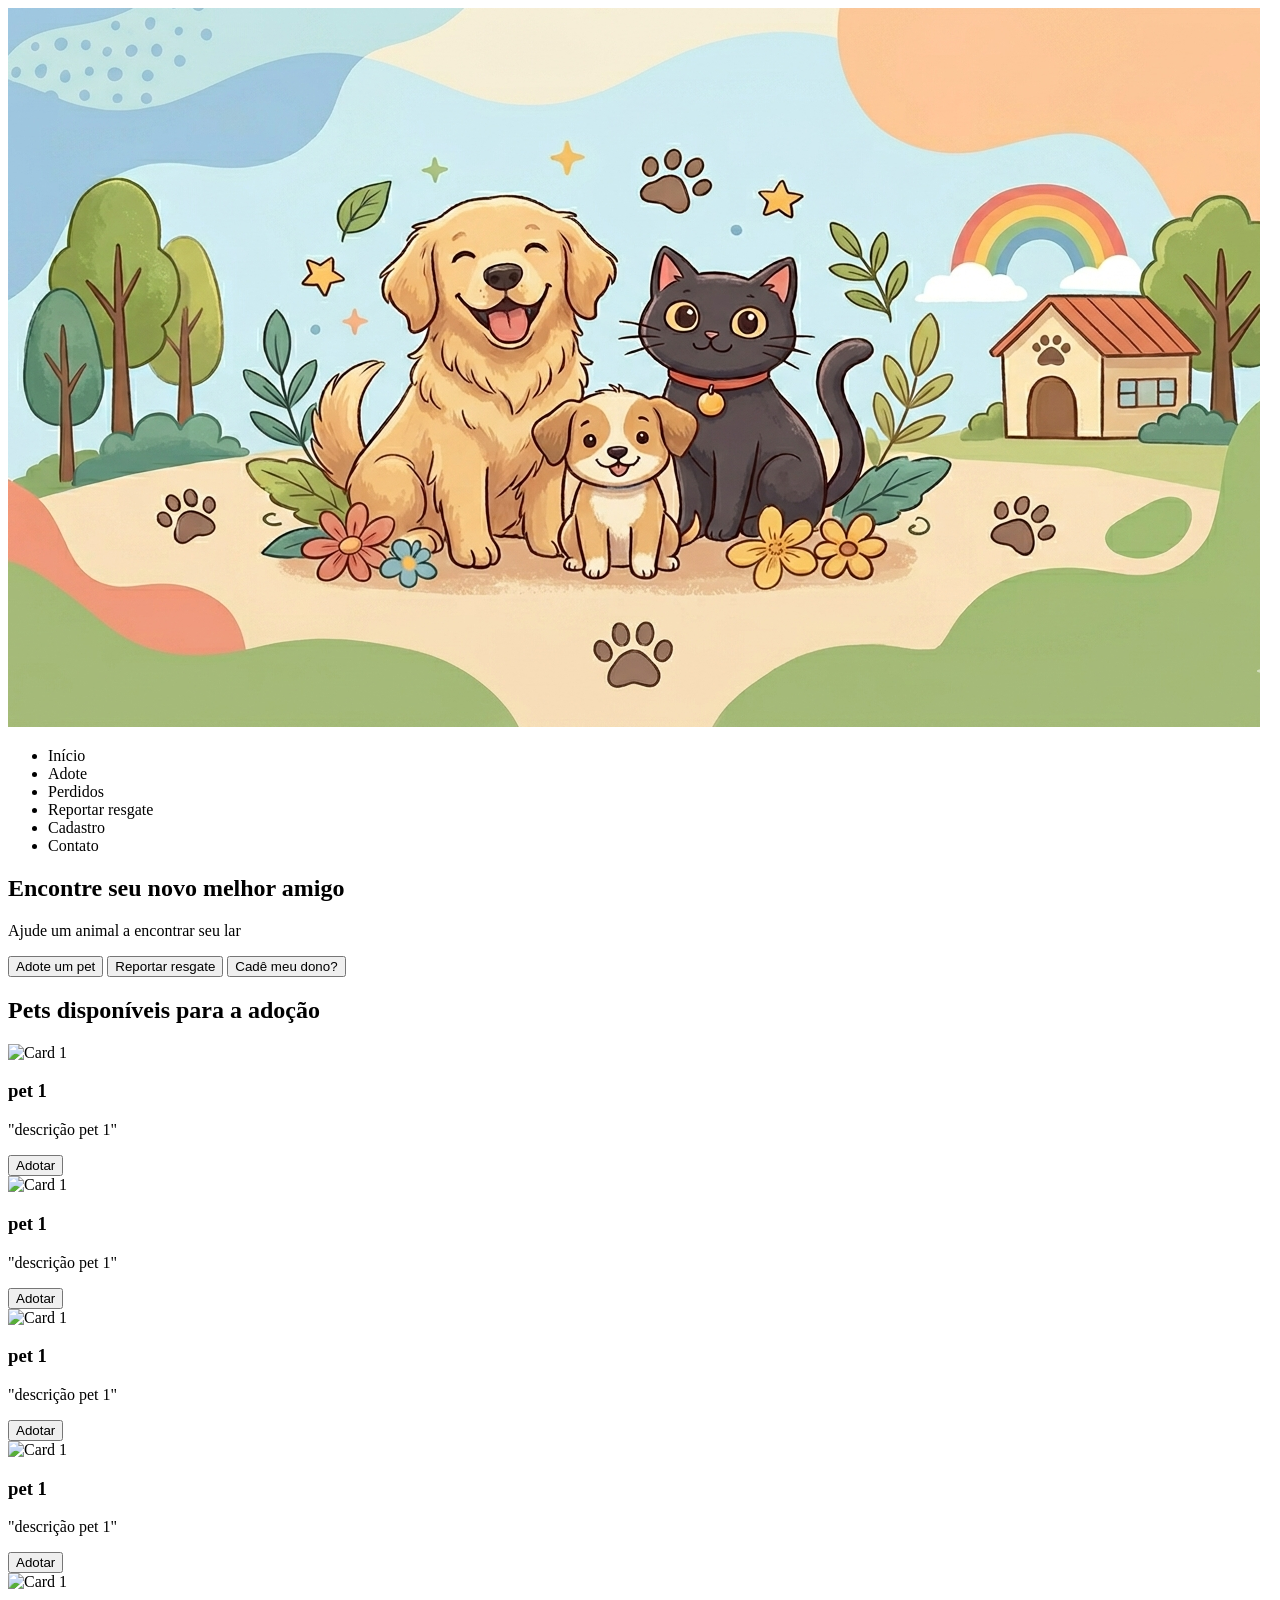
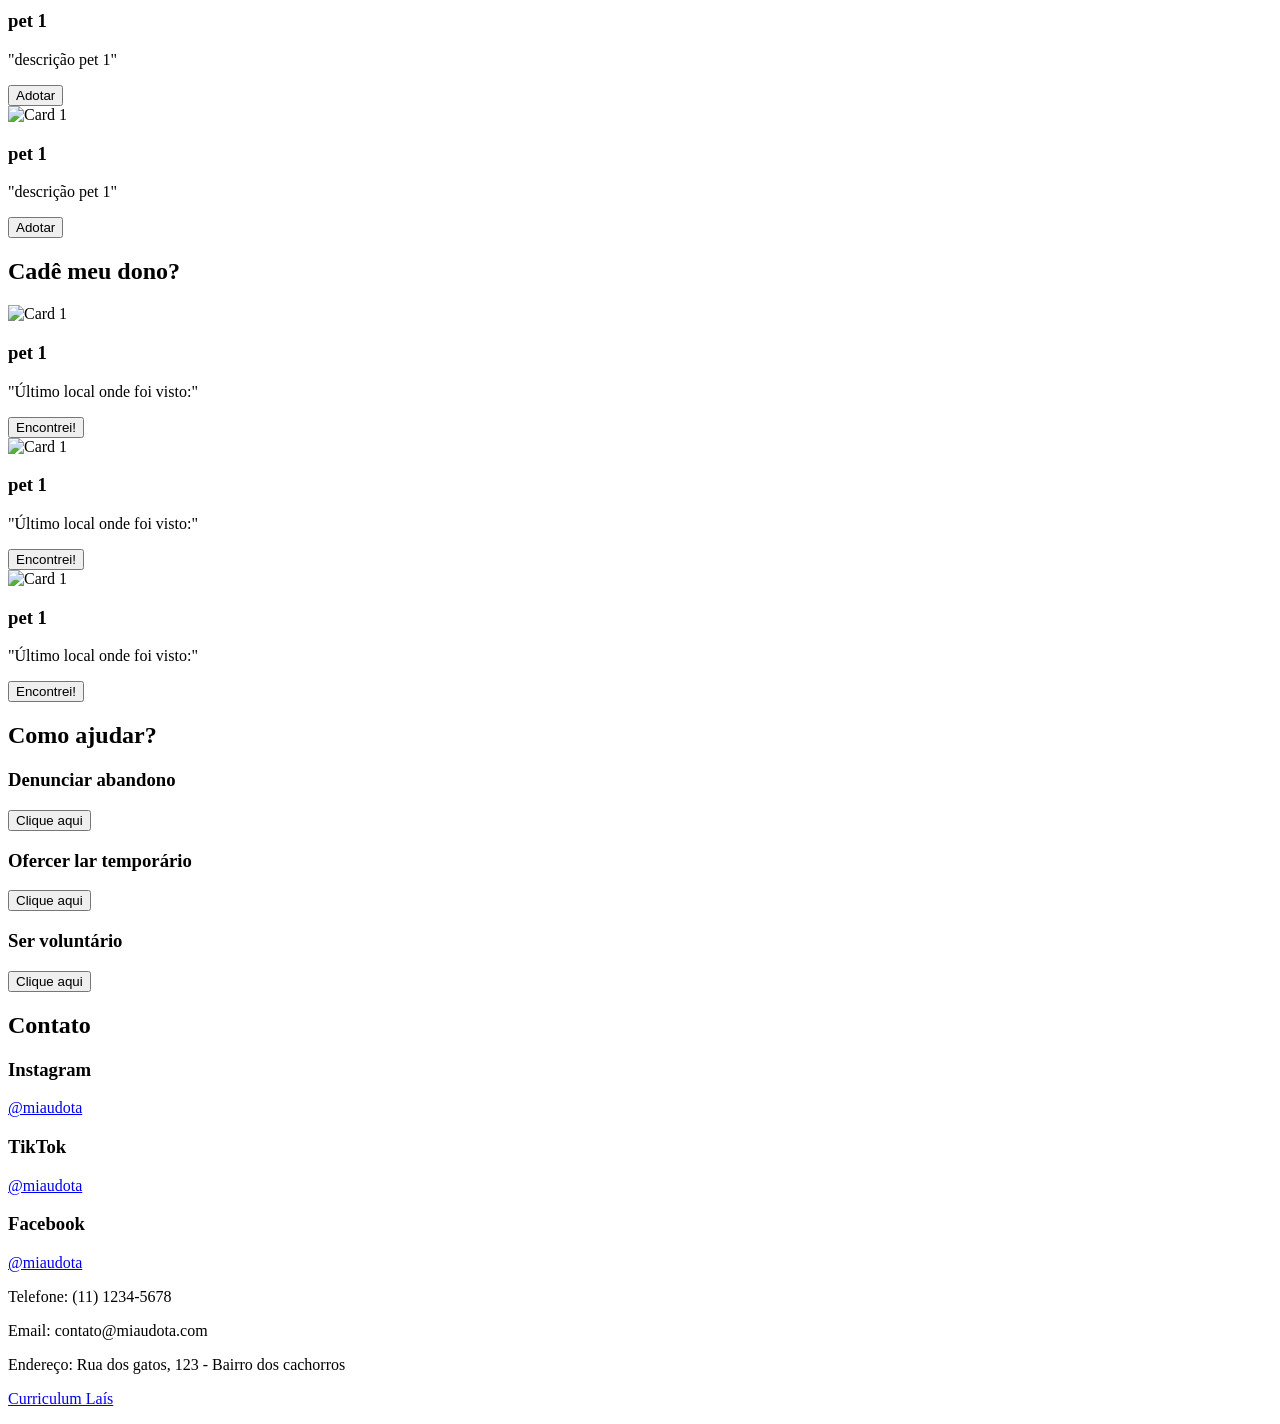
==== index.html @ f5a6daf2 "commit inicial" ====
<!DOCTYPE html>
<html lang="pt-br">
<head>
    <meta charset="UTF-8">
    <meta name="viewport" content="width=device-width, initial-scale=1.0">
    <title>Miaudota</title>
</head>
<body>
<!--cabeçalho/menu-->
  <header>
    <img src="imagens/header.png" alt="Miaudota">
    <nav>
      <ul>
        <li>Início</li>
        <li>Adote</li>
        <li>Perdidos</li>
        <li>Reportar resgate</li>
        <li>Cadastro</li>
        <li>Contato</li>
     </ul>
    </nav>
  </header>
<!--Seção 1-->
  <section>
    <h2>Encontre seu novo melhor amigo</h2>
    <div>
      <p>Ajude um animal a encontrar seu lar</p>
      <div>
        <button>Adote um pet</button>
        <button>Reportar resgate</button>
        <button>Cadê meu dono?</button>
      </div>
    </div>
  </section>
<!--Seção 2-->
  <section>
    <h2>Pets disponíveis para a adoção</h2>
    <div class="divCards">
      <div class="card">
        <img src="imagens/card1.png" alt="Card 1">
        <h3>pet 1</h3>
        <p>"descrição pet 1"</p>
        <button>Adotar</button>
      </div>
      <div class="card">
        <img src="imagens/card1.png" alt="Card 1">
        <h3>pet 1</h3>
        <p>"descrição pet 1"</p>
        <button>Adotar</button>
      </div>
      <div class="card">
        <img src="imagens/card1.png" alt="Card 1">
        <h3>pet 1</h3>
        <p>"descrição pet 1"</p>
        <button>Adotar</button>
      </div>
      <div class="card">
        <img src="imagens/card1.png" alt="Card 1">
        <h3>pet 1</h3>
        <p>"descrição pet 1"</p>
        <button>Adotar</button>
      </div>
      <div class="card">
        <img src="imagens/card1.png" alt="Card 1">
        <h3>pet 1</h3>
        <p>"descrição pet 1"</p>
        <button>Adotar</button>
      </div>
      <div class="card">
        <img src="imagens/card1.png" alt="Card 1">
        <h3>pet 1</h3>
        <p>"descrição pet 1"</p>
        <button>Adotar</button>
      </div>
    </div>
  </section>
<!--Seção 3-->
  <section>
    <h2>Cadê meu dono?</h2>
    <div class="divCards">
      <div class="card">
        <img src="imagens/card1.png" alt="Card 1">
        <h3>pet 1</h3>
        <p>"Último local onde foi visto:"</p>
        <button>Encontrei!</button>
      </div>
      <div class="card">
        <img src="imagens/card1.png" alt="Card 1">
        <h3>pet 1</h3>
        <p>"Último local onde foi visto:"</p>
        <button>Encontrei!</button>
      </div>
      <div class="card">
        <img src="imagens/card1.png" alt="Card 1">
        <h3>pet 1</h3>
        <p>"Último local onde foi visto:"</p>
        <button>Encontrei!</button>
      </div>
    </div>
  </section>
  <!--seção 4-->
  <section>
    <h2>Como ajudar?</h2>
    <div class="divCards">
      <div class="card">
        <h3>Denunciar abandono</h3>
        <button>Clique aqui</button>
      </div>
      <div class="card">
        <h3>Ofercer lar temporário</h3>
        <button>Clique aqui</button>
      </div>
      <div class="card">
        <h3>Ser voluntário</h3>
        <button>Clique aqui</button>
      </div>
    </div>
  </section>
  <section>
    <h2>Contato</h2>
    <div class="divCards">
      <div class="card">
        <h3>Instagram</h3>
        <p><a href="https://www.instagram.com" target="_blank">@miaudota</a></p>
      </div>
      <div class="card">
        <h3>TikTok</h3>
        <p><a href="https://www.tiktok.com" target="_blank">@miaudota</a></p>
      </div>
      <div class="card">
        <h3>Facebook</h3>
        <p><a href="https://www.facebook.com" target="_blank">@miaudota</a></p>
      </div>
    </div>
    <p>Telefone: (11) 1234-5678</p>
    <p>Email: contato@miaudota.com</p>
    <p>Endereço: Rua dos gatos, 123 - Bairro dos cachorros</p>
  </section>
  <footer>
    <p><a href="https://rochalais.github.io/front_end/" target="_blank">Curriculum Laís</a></p>
  </footer>
</body>
</html>
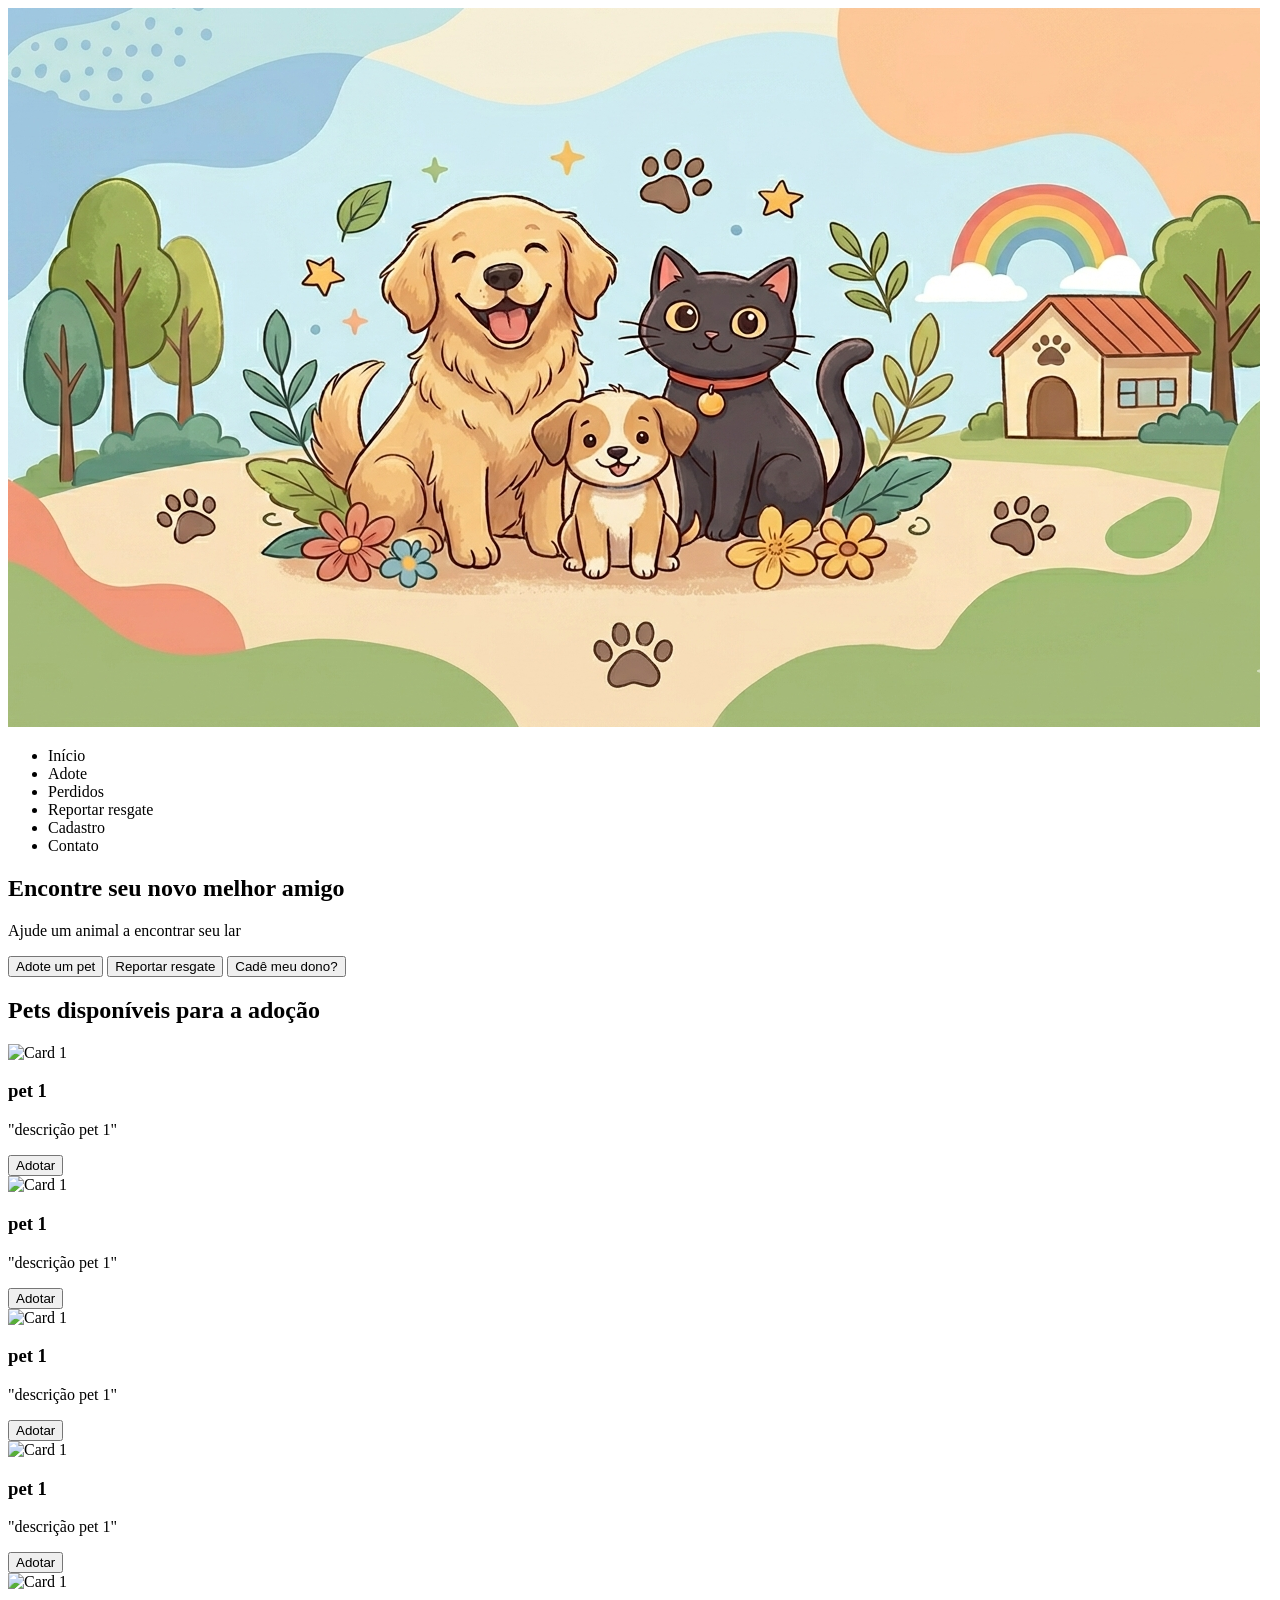
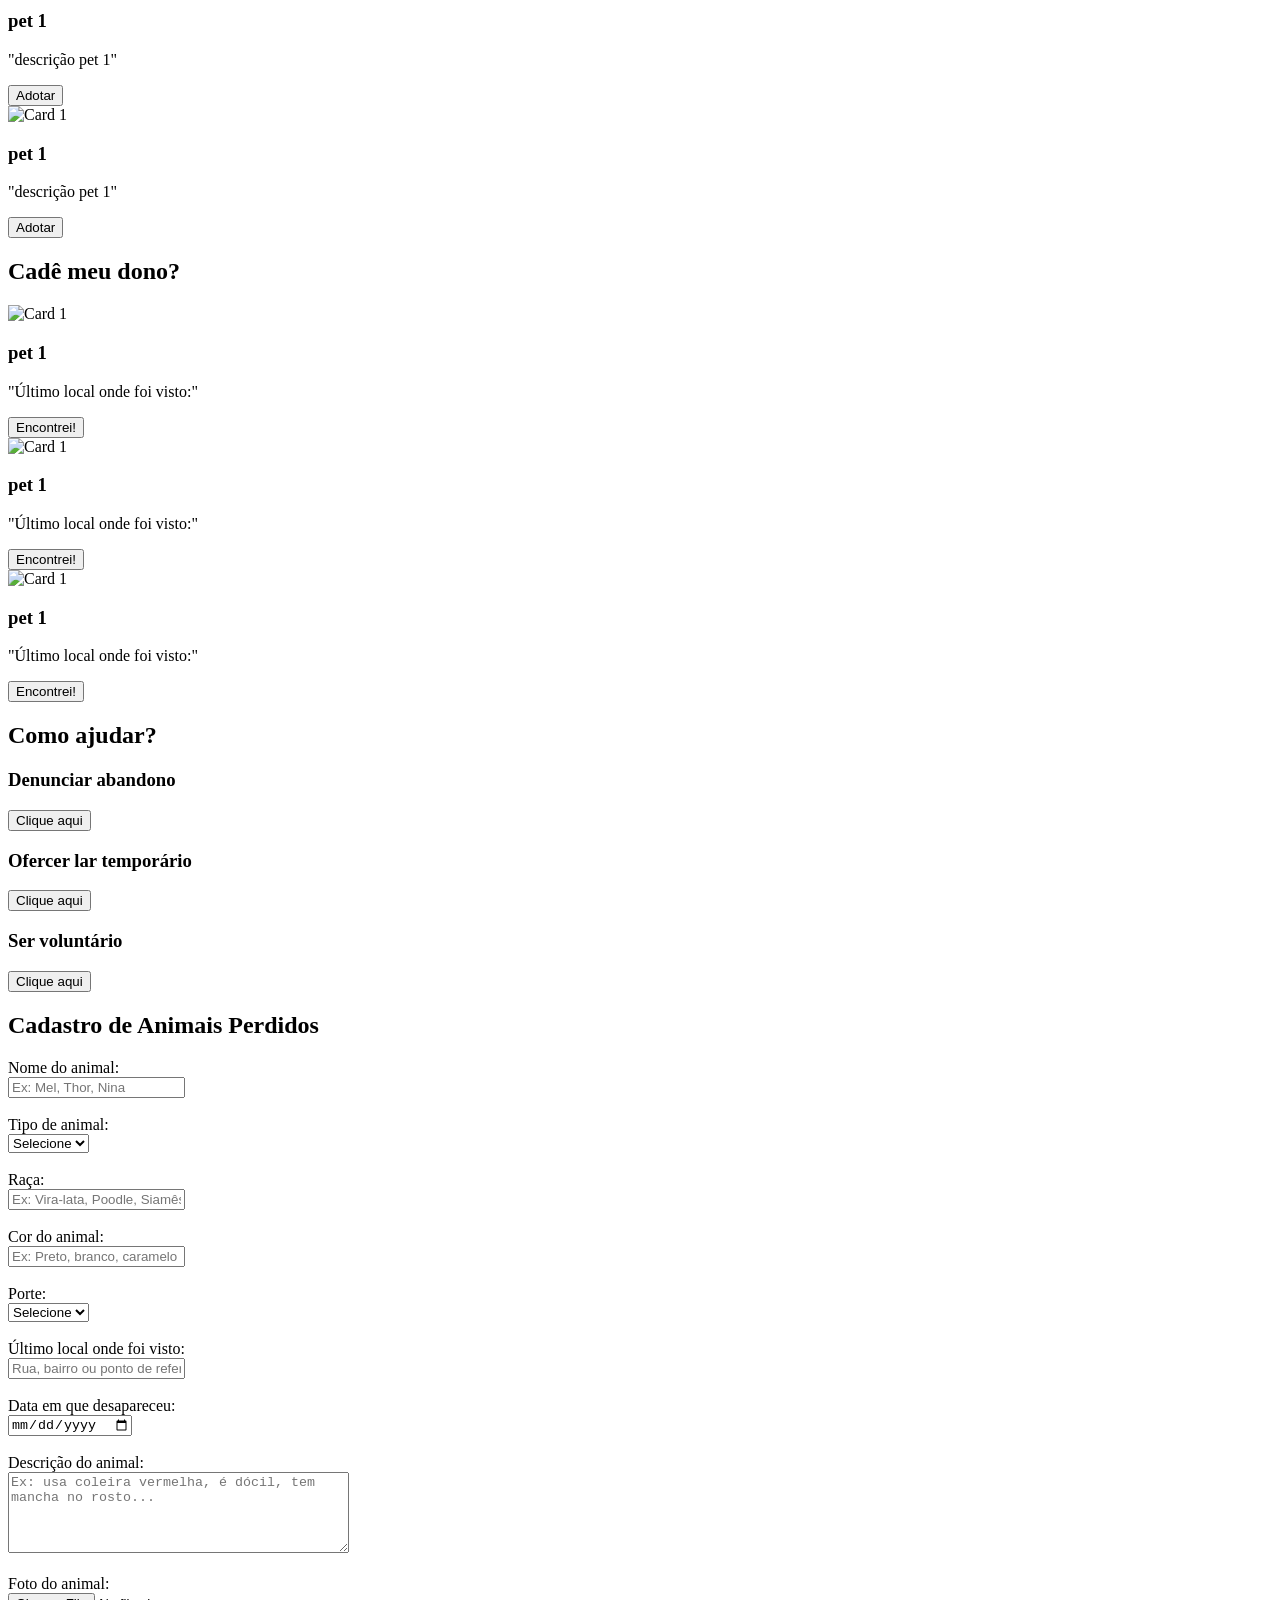
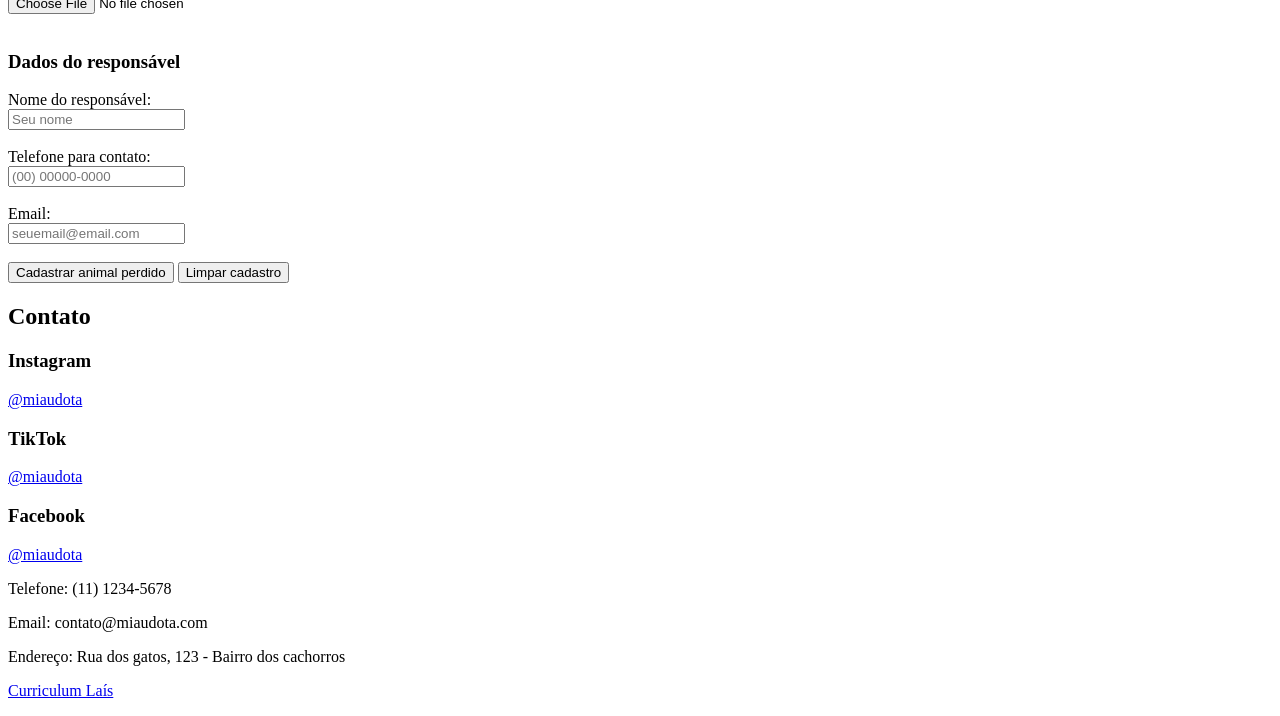
==== commit b05c8005: "Update index.html" ====
--- a/index.html
+++ b/index.html
@@ -116,6 +116,87 @@
       </div>
     </div>
   </section>
+    <!-- Seção Cadastro de Animais Perdidos -->
+<section>
+  <h2>Cadastro de Animais Perdidos</h2>
+  <form>
+    <div>
+      <label for="nomeAnimal">Nome do animal:</label><br>
+      <input type="text" id="nomeAnimal" name="nomeAnimal" placeholder="Ex: Mel, Thor, Nina">
+    </div>
+    <br>
+    <div>
+      <label for="tipoAnimal">Tipo de animal:</label><br>
+      <select id="tipoAnimal" name="tipoAnimal">
+        <option value="">Selecione</option>
+        <option value="cachorro">Cachorro</option>
+        <option value="gato">Gato</option>
+        <option value="outro">Outro</option>
+      </select>
+    </div>
+    <br>
+    <div>
+      <label for="raca">Raça:</label><br>
+      <input type="text" id="raca" name="raca" placeholder="Ex: Vira-lata, Poodle, Siamês">
+    </div>
+    <br>
+    <div>
+      <label for="cor">Cor do animal:</label><br>
+      <input type="text" id="cor" name="cor" placeholder="Ex: Preto, branco, caramelo">
+    </div>
+    <br>
+    <div>
+      <label for="porte">Porte:</label><br>
+      <select id="porte" name="porte">
+        <option value="">Selecione</option>
+        <option value="pequeno">Pequeno</option>
+        <option value="medio">Médio</option>
+        <option value="grande">Grande</option>
+      </select>
+    </div>
+    <br>
+    <div>
+      <label for="localPerdido">Último local onde foi visto:</label><br>
+      <input type="text" id="localPerdido" name="localPerdido" placeholder="Rua, bairro ou ponto de referência">
+    </div>
+    <br>
+    <div>
+      <label for="dataPerdido">Data em que desapareceu:</label><br>
+      <input type="date" id="dataPerdido" name="dataPerdido">
+    </div>
+    <br>
+    <div>
+      <label for="descricao">Descrição do animal:</label><br>
+      <textarea id="descricao" name="descricao" rows="5" cols="40" placeholder="Ex: usa coleira vermelha, é dócil, tem mancha no rosto..."></textarea>
+    </div>
+    <br>
+    <div>
+      <label for="fotoAnimal">Foto do animal:</label><br>
+      <input type="file" id="fotoAnimal" name="fotoAnimal">
+    </div>
+    <br>
+    <h3>Dados do responsável</h3>
+    <div>
+      <label for="nomeResponsavel">Nome do responsável:</label><br>
+      <input type="text" id="nomeResponsavel" name="nomeResponsavel" placeholder="Seu nome">
+    </div>
+
+    <br>
+    <div>
+      <label for="telefone">Telefone para contato:</label><br>
+      <input type="tel" id="telefone" name="telefone" placeholder="(00) 00000-0000">
+    </div>
+    <br>
+    <div>
+      <label for="email">Email:</label><br>
+      <input type="email" id="email" name="email" placeholder="seuemail@email.com">
+    </div>
+    <br>
+    <button type="submit">Cadastrar animal perdido</button>
+    <button type="reset">Limpar cadastro</button>
+  </form>
+</section>
+    
   <section>
     <h2>Contato</h2>
     <div class="divCards">
@@ -140,4 +221,4 @@
     <p><a href="https://rochalais.github.io/front_end/" target="_blank">Curriculum Laís</a></p>
   </footer>
 </body>
-</html>+</html>
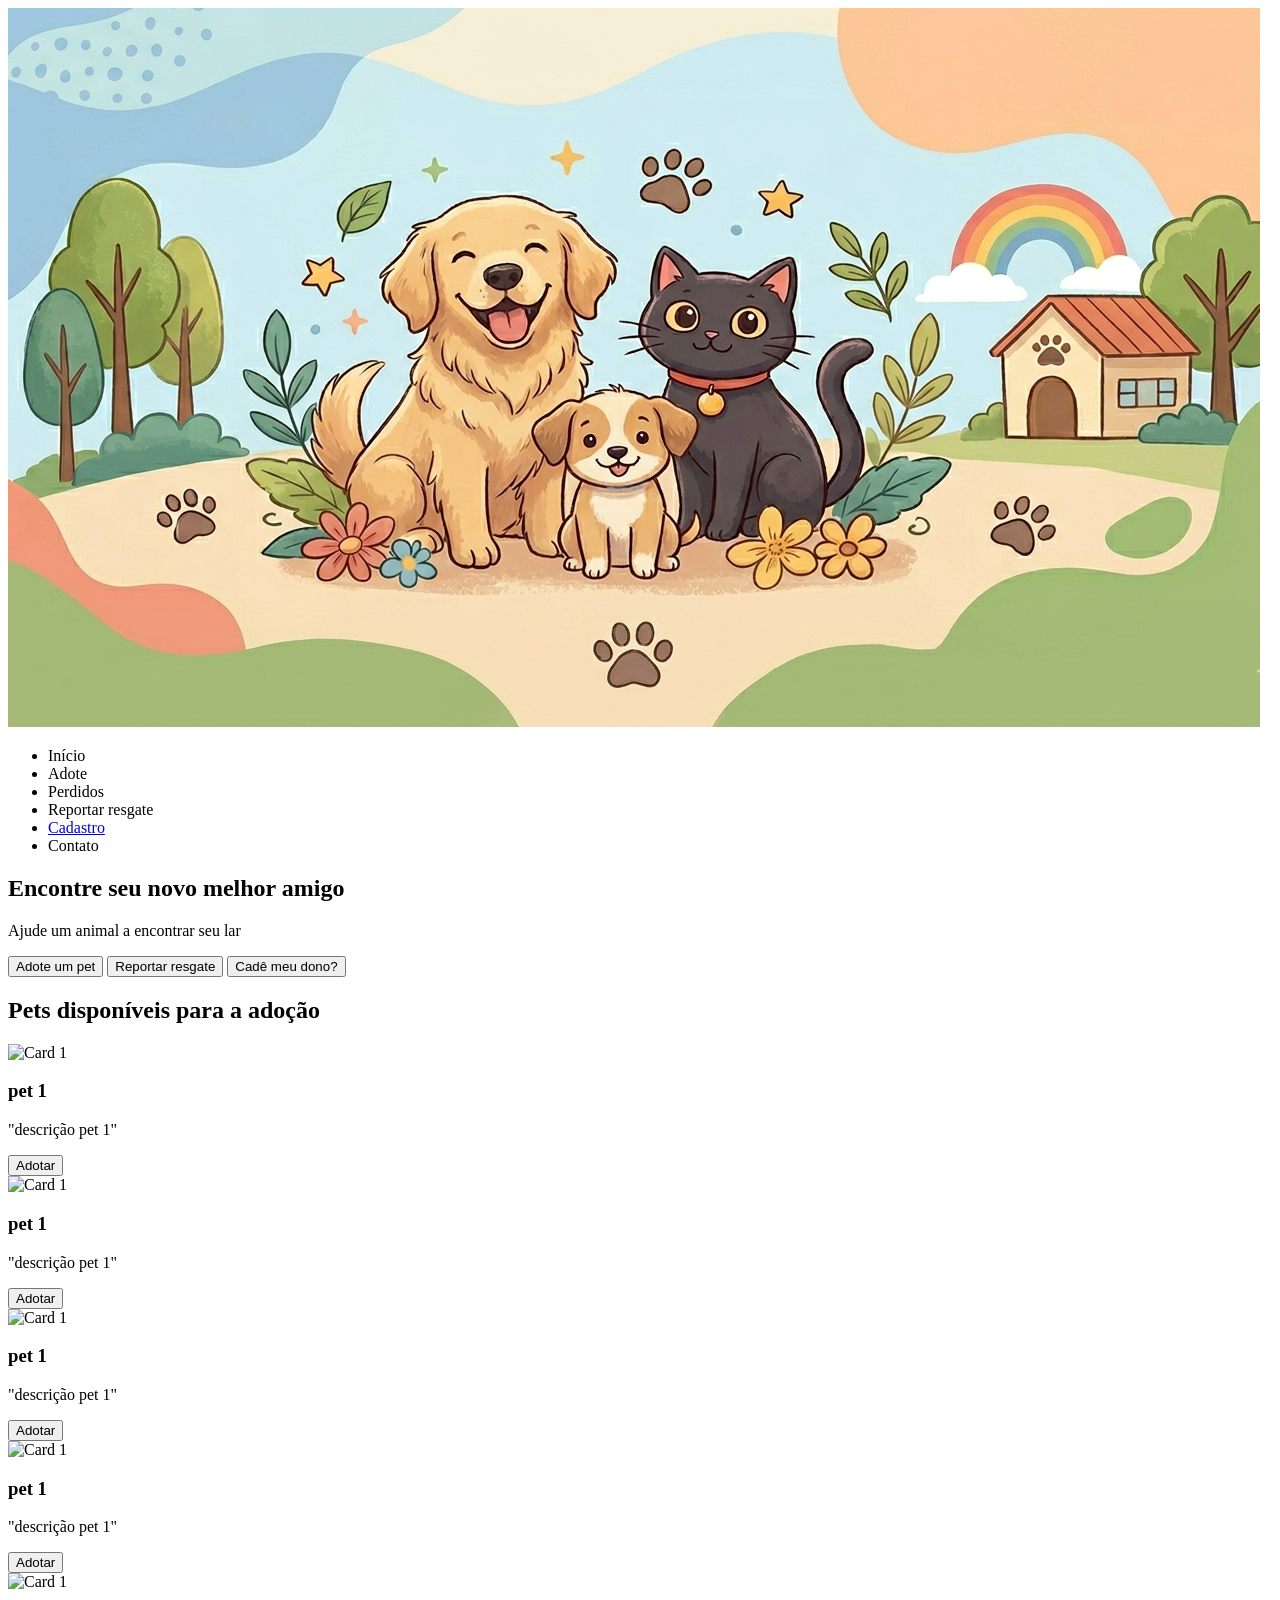
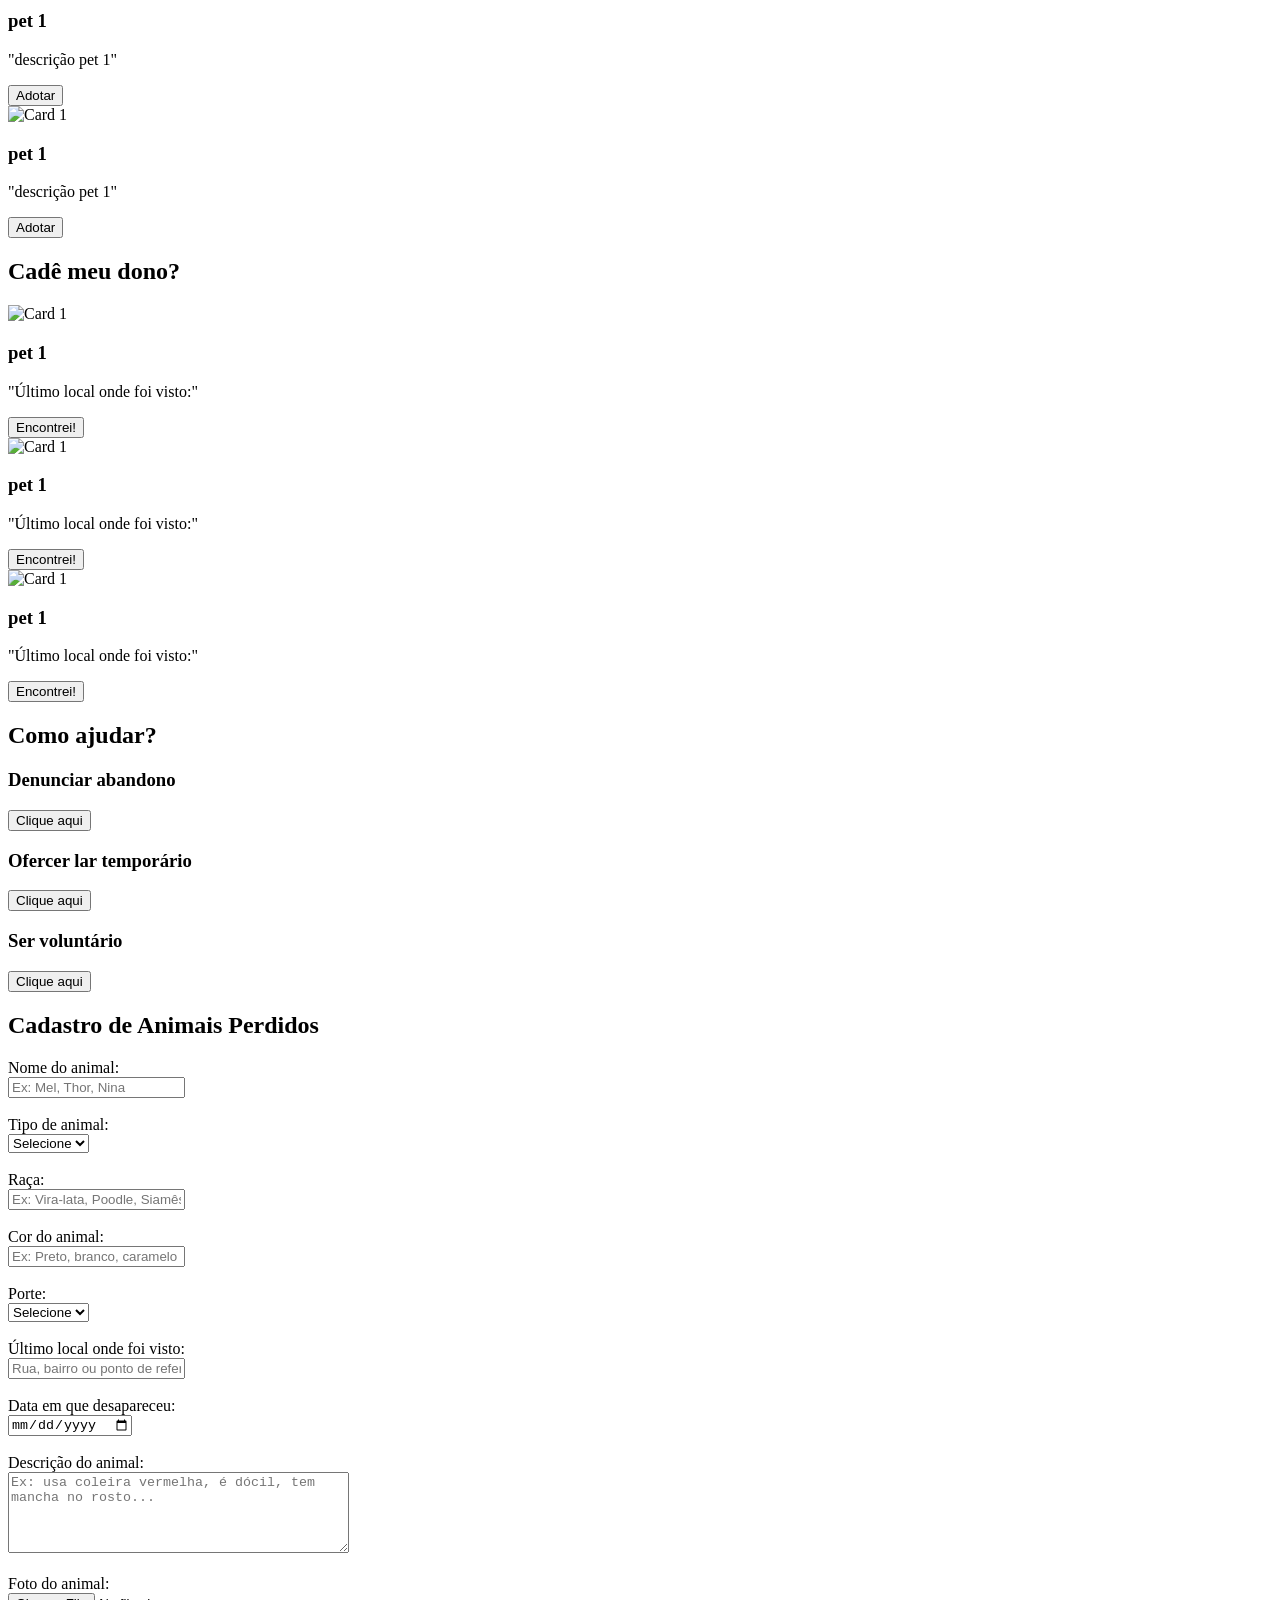
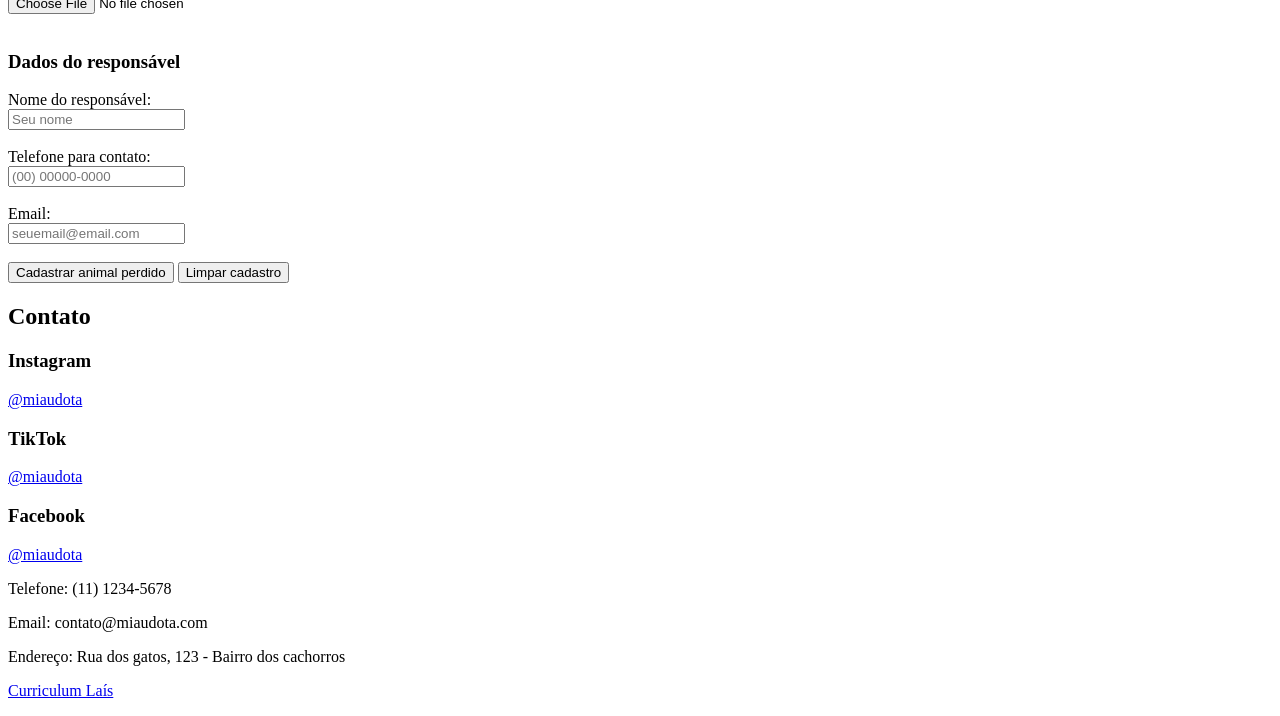
==== commit 947e31ec: "Update index.html" ====
--- a/index.html
+++ b/index.html
@@ -15,7 +15,7 @@
         <li>Adote</li>
         <li>Perdidos</li>
         <li>Reportar resgate</li>
-        <li>Cadastro</li>
+        <li><a href="#cadastroAnimal">Cadastro</a></li>
         <li>Contato</li>
      </ul>
     </nav>
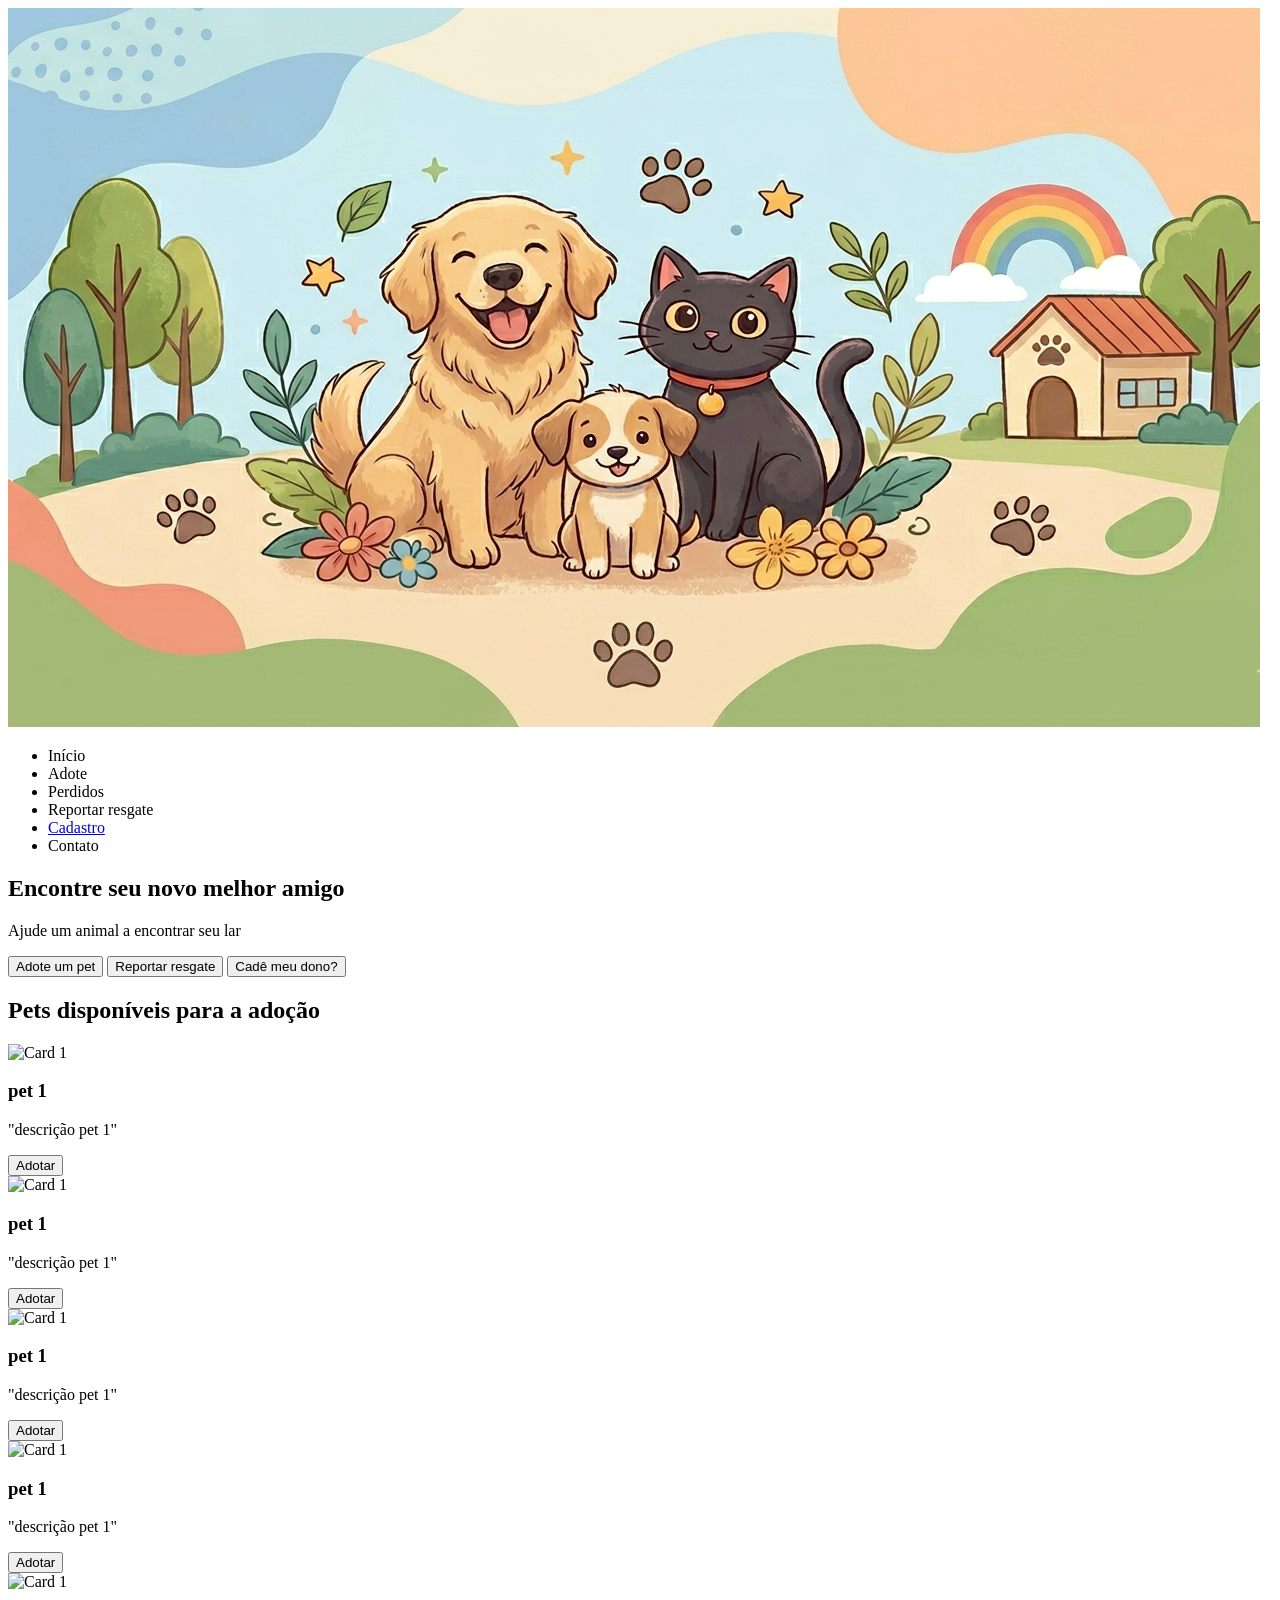
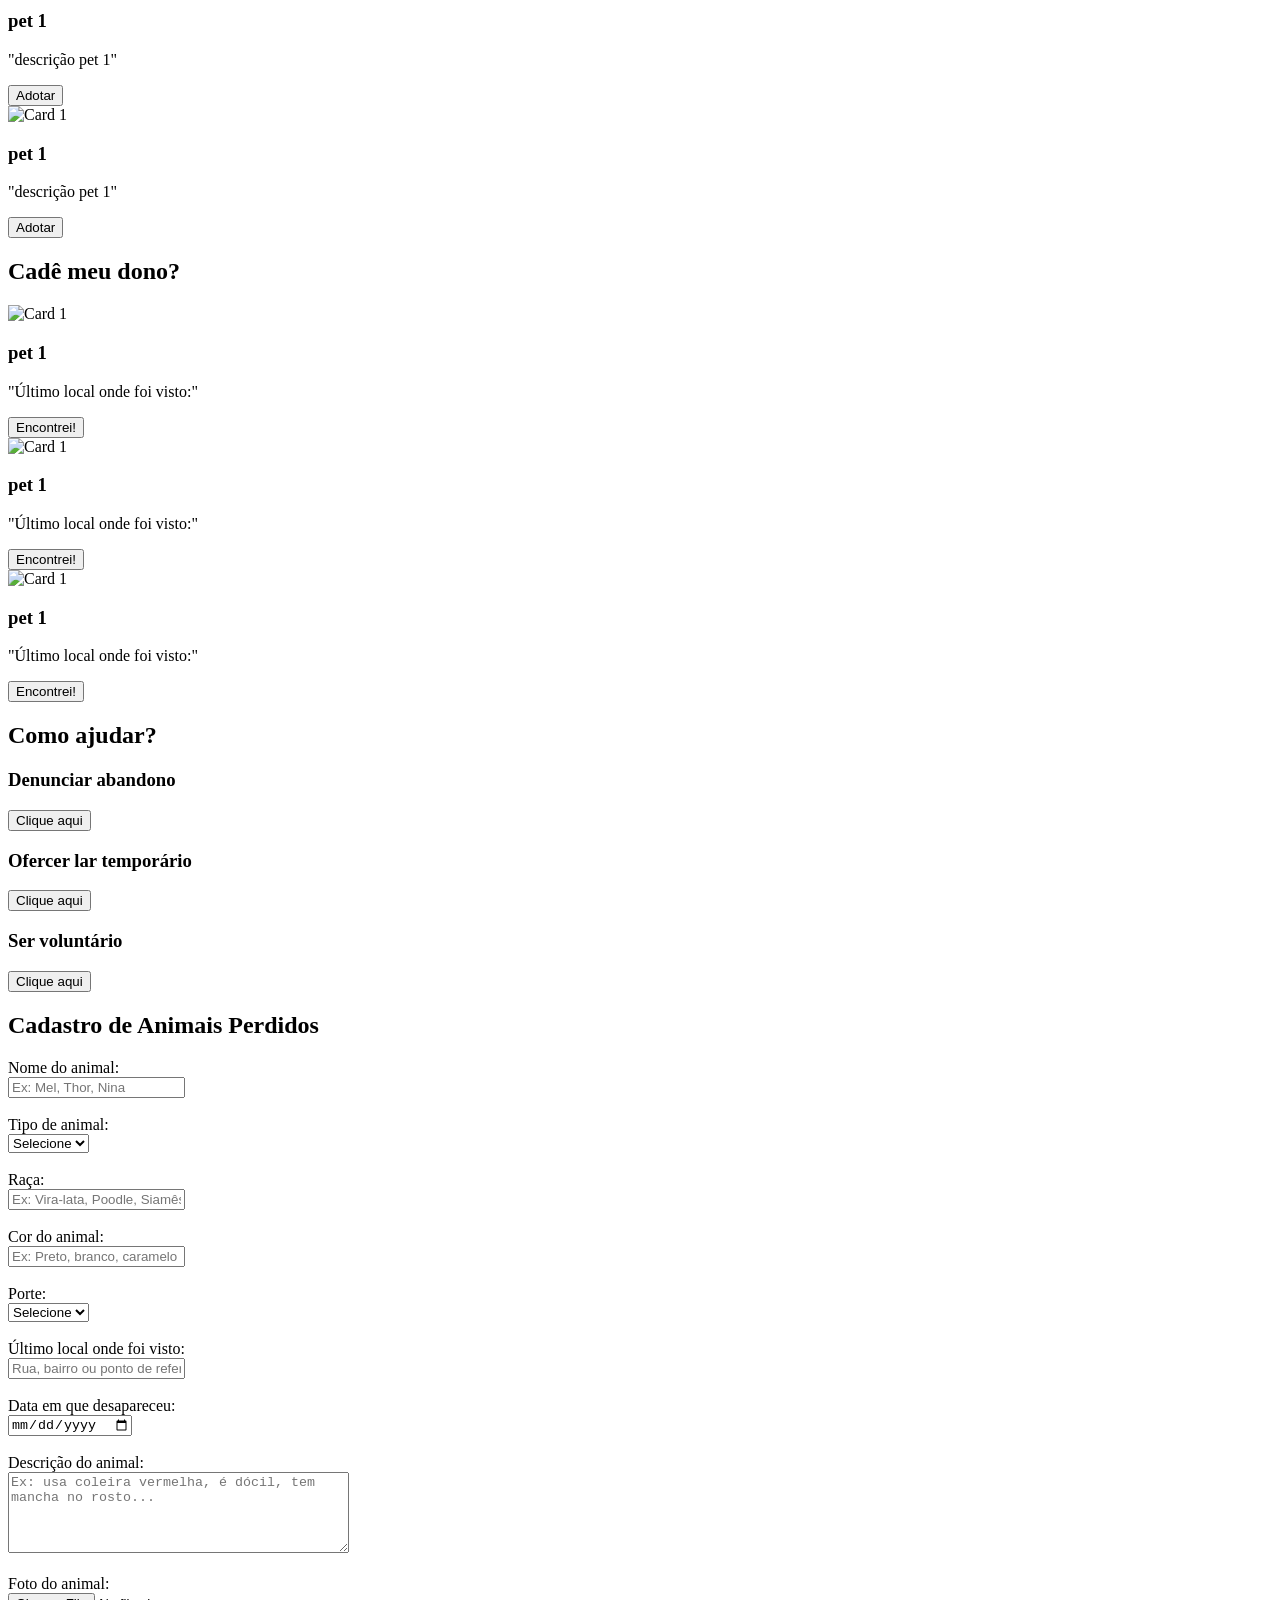
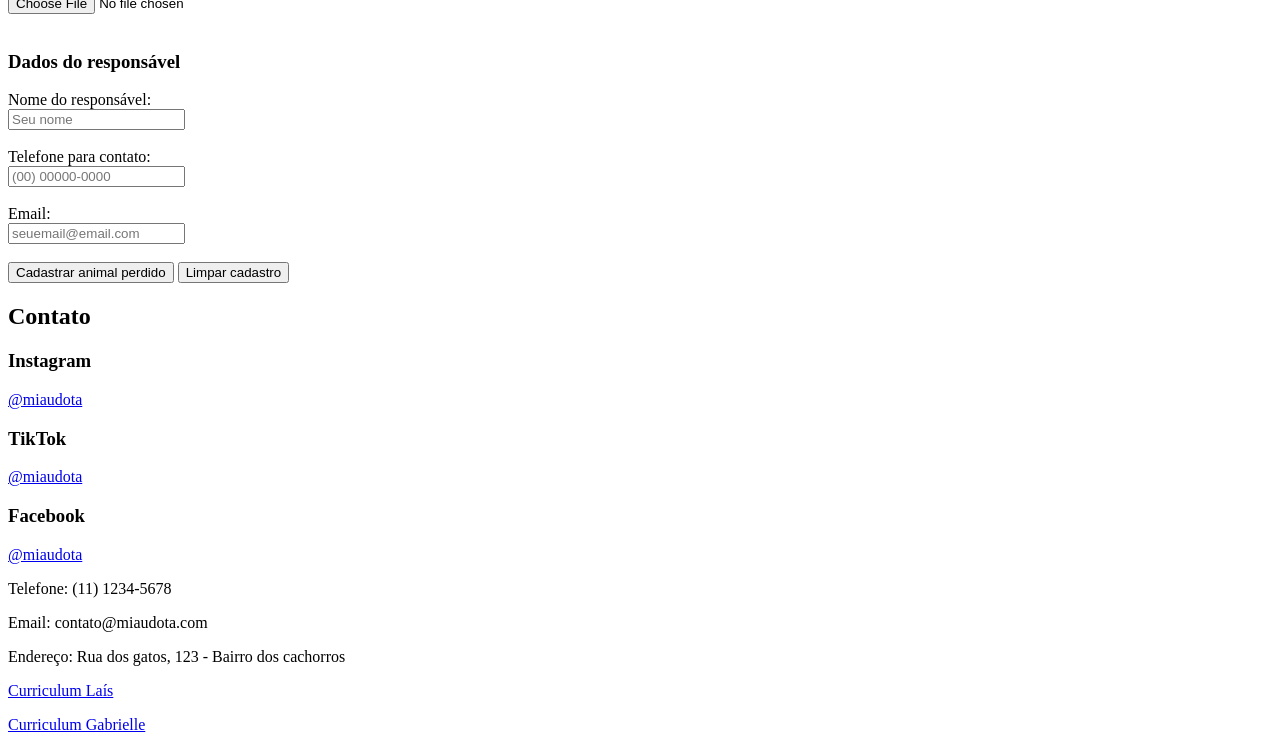
==== commit cc9bfc47: "Update index.html" ====
--- a/index.html
+++ b/index.html
@@ -219,6 +219,7 @@
   </section>
   <footer>
     <p><a href="https://rochalais.github.io/front_end/" target="_blank">Curriculum Laís</a></p>
+    <p><a href="https://brieossa-dev.github.io/briossa-dev.github.io/" target="_blank">Curriculum Gabrielle</a></p>
   </footer>
 </body>
 </html>
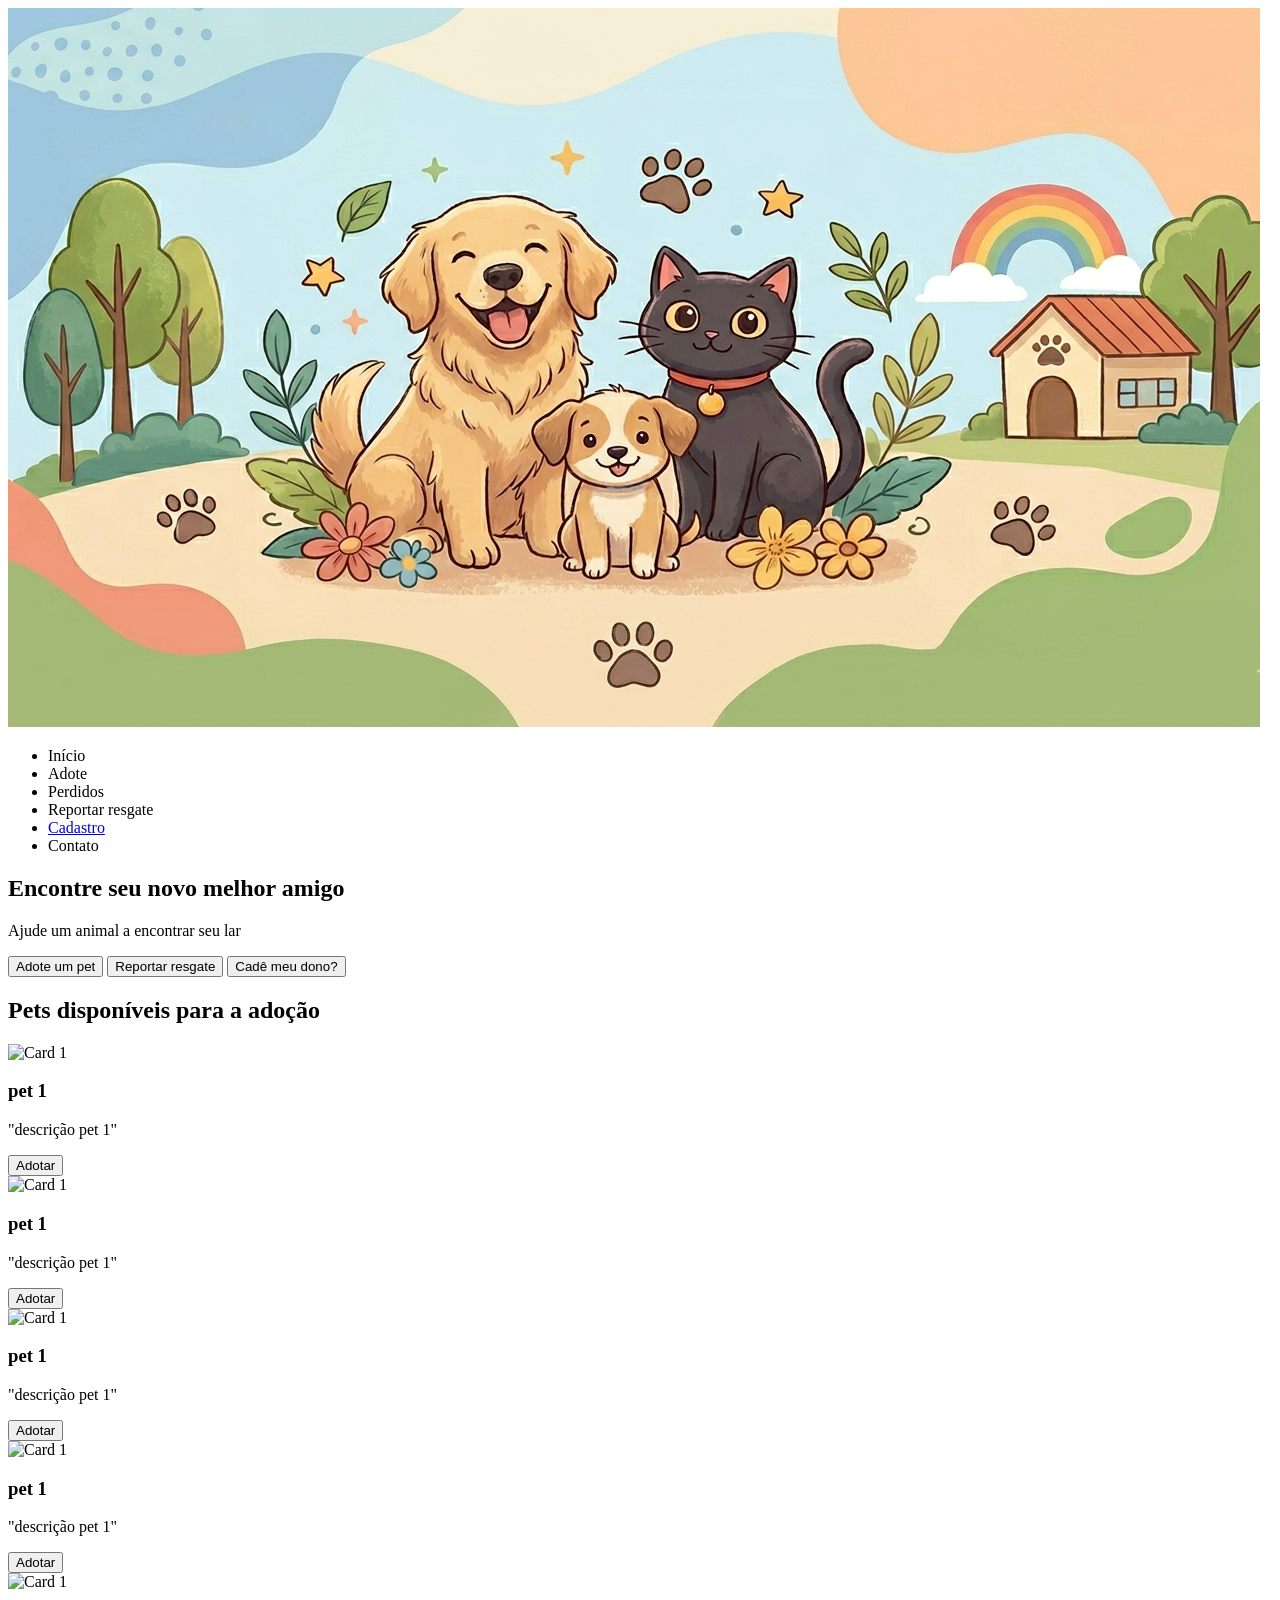
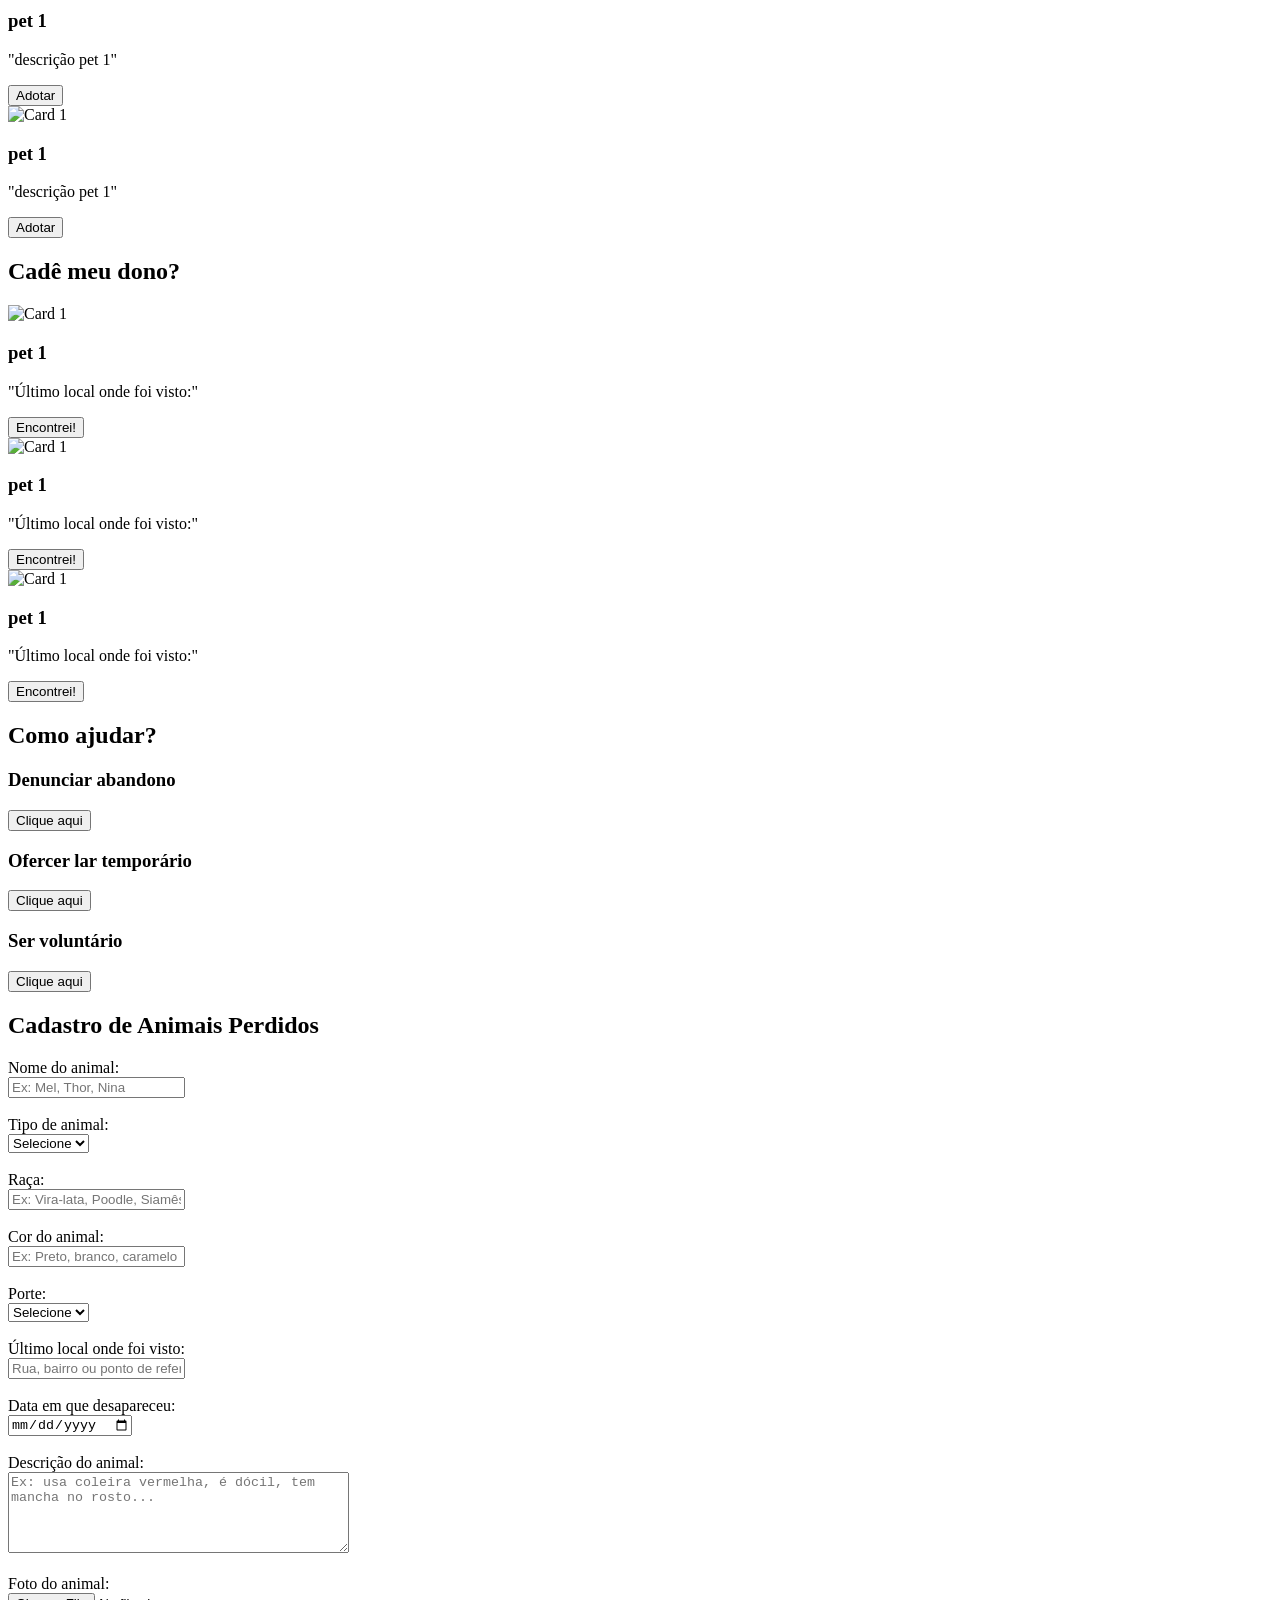
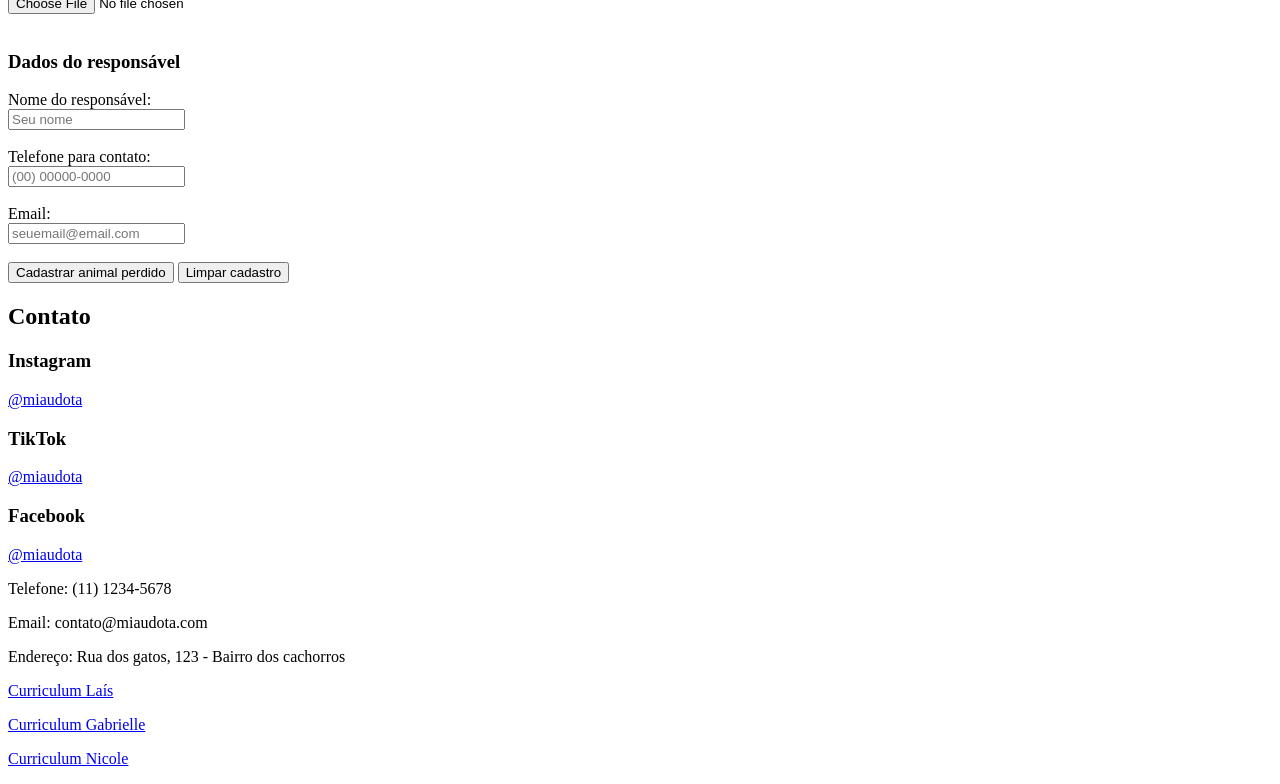
==== commit b5cf6d1a: "Add link to Nicole's curriculum in footer" ====
--- a/index.html
+++ b/index.html
@@ -220,6 +220,7 @@
   <footer>
     <p><a href="https://rochalais.github.io/front_end/" target="_blank">Curriculum Laís</a></p>
     <p><a href="https://brieossa-dev.github.io/briossa-dev.github.io/" target="_blank">Curriculum Gabrielle</a></p>
+    <p><a href="https://niicolegimenez.github.io/NicoleGimenez.github.io/" target="_blank">Curriculum Nicole</a></p>
   </footer>
 </body>
 </html>
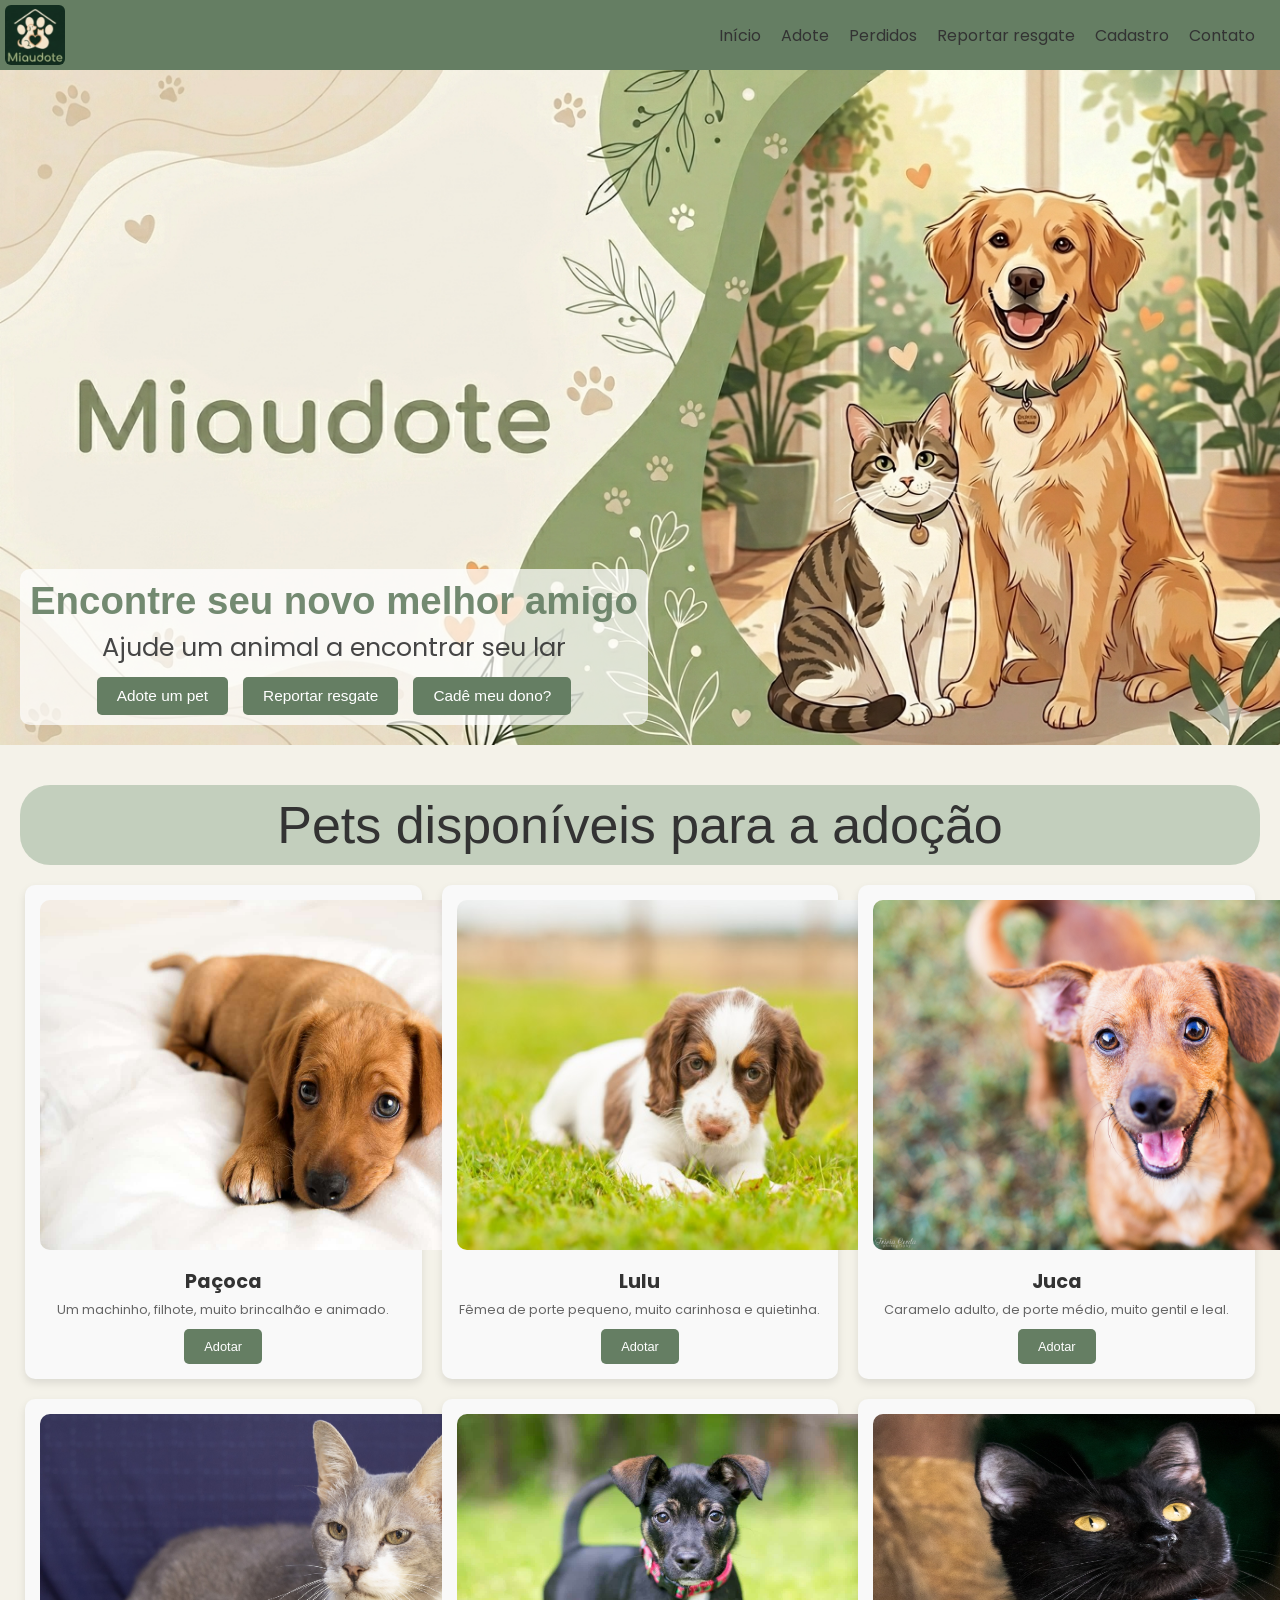
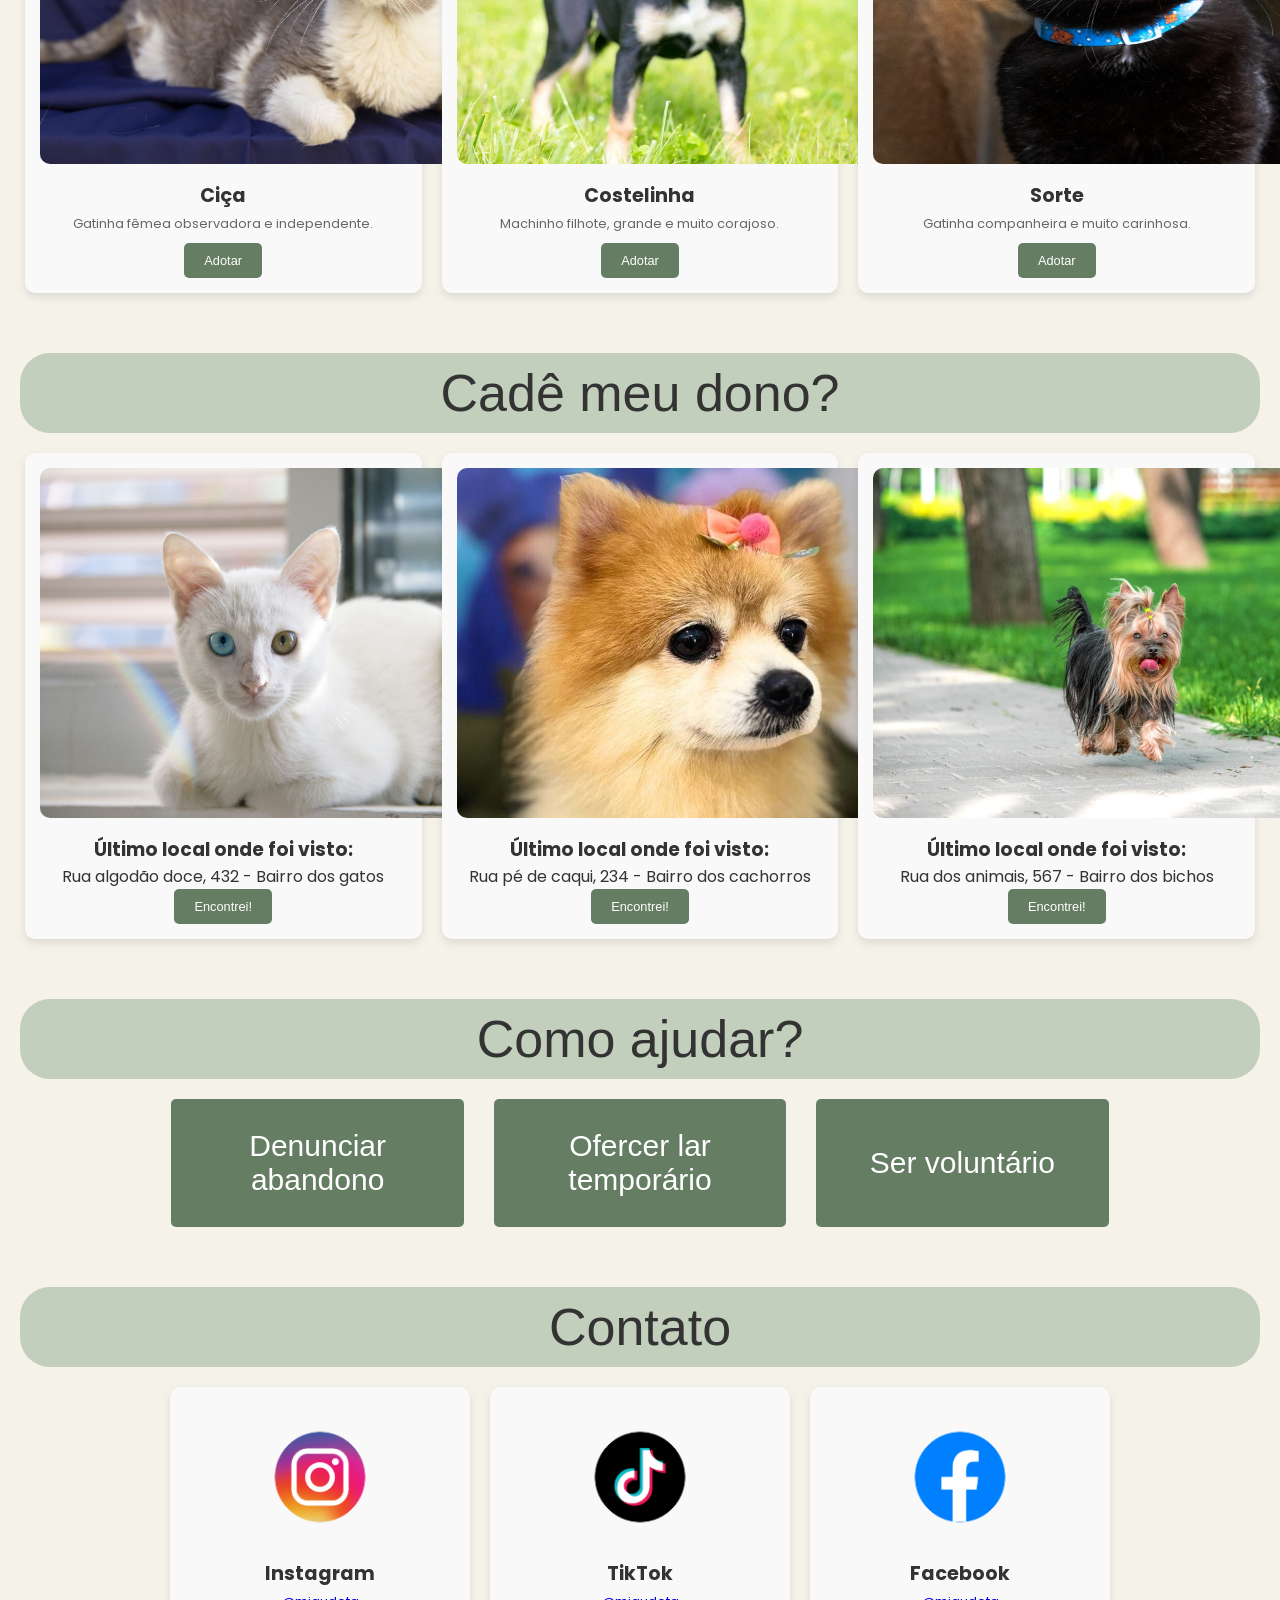
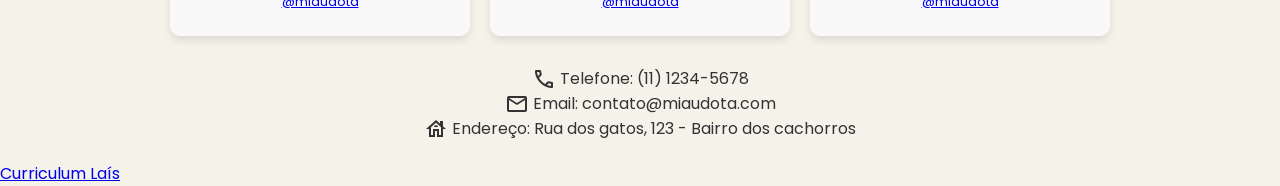
==== commit 894e1637: "pagina inicial e cadastro integrados" ====
--- a/index.html
+++ b/index.html
@@ -3,29 +3,31 @@
 <head>
     <meta charset="UTF-8">
     <meta name="viewport" content="width=device-width, initial-scale=1.0">
+    <link rel="stylesheet" href="style.css">
+    <link rel="stylesheet" href="https://fonts.googleapis.com/css2?family=Material+Symbols+Outlined:opsz,wght,FILL,GRAD@20..48,100..700,0..1,-50..200&icon_names=call,house,mail" />
     <title>Miaudota</title>
 </head>
 <body>
 <!--cabeçalho/menu-->
   <header>
-    <img src="imagens/header.png" alt="Miaudota">
+    <img class="logo" src="imagens/logo2.png" alt="Miaudota">
     <nav>
       <ul>
-        <li>Início</li>
-        <li>Adote</li>
-        <li>Perdidos</li>
-        <li>Reportar resgate</li>
-        <li><a href="#cadastroAnimal">Cadastro</a></li>
-        <li>Contato</li>
+        <li><a href="#inicio">Início</a></li>
+        <li><a href="#adote">Adote</a></li>
+        <li><a href="#perdidos">Perdidos</a></li>
+        <li><a href="#resgate">Reportar resgate</a></li>
+        <li><a href="cadastro.html">Cadastro</a></li>
+        <li><a href="#contato">Contato</a></li>
      </ul>
     </nav>
   </header>
 <!--Seção 1-->
-  <section>
-    <h2>Encontre seu novo melhor amigo</h2>
-    <div>
+  <section id="inicio" class="secao1">
+    <div class ="conteudo-secao1">
+      <h1>Encontre seu novo melhor amigo</h1>
       <p>Ajude um animal a encontrar seu lar</p>
-      <div>
+      <div class="botoessecao1">
         <button>Adote um pet</button>
         <button>Reportar resgate</button>
         <button>Cadê meu dono?</button>
@@ -33,194 +35,107 @@
     </div>
   </section>
 <!--Seção 2-->
-  <section>
-    <h2>Pets disponíveis para a adoção</h2>
+  <section id="adote" class="secao2">
+    <h2 class="titulosecao2">Pets disponíveis para a adoção</h2>
     <div class="divCards">
       <div class="card">
-        <img src="imagens/card1.png" alt="Card 1">
-        <h3>pet 1</h3>
-        <p>"descrição pet 1"</p>
+        <img src="imagens/adotar01.jpg" alt="Animal 1" width="200" height="150">
+        <h3>Paçoca</h3>
+        <p>Um machinho, filhote, muito brincalhão e animado.</p>
         <button>Adotar</button>
       </div>
       <div class="card">
-        <img src="imagens/card1.png" alt="Card 1">
-        <h3>pet 1</h3>
-        <p>"descrição pet 1"</p>
+        <img src="imagens/adotar02.jpg" alt="Animal 2">
+        <h3>Lulu</h3>
+        <p>Fêmea de porte pequeno, muito carinhosa e quietinha.</p>
         <button>Adotar</button>
       </div>
       <div class="card">
-        <img src="imagens/card1.png" alt="Card 1">
-        <h3>pet 1</h3>
-        <p>"descrição pet 1"</p>
+        <img src="imagens/adotar03.jpg" alt="Animal 3">
+        <h3>Juca</h3>
+        <p>Caramelo adulto, de porte médio, muito gentil e leal.</p>
         <button>Adotar</button>
       </div>
       <div class="card">
-        <img src="imagens/card1.png" alt="Card 1">
-        <h3>pet 1</h3>
-        <p>"descrição pet 1"</p>
+        <img src="imagens/adotar04.jpg" alt="Animal 4">
+        <h3>Ciça</h3>
+        <p>Gatinha fêmea observadora e independente.</p>
         <button>Adotar</button>
       </div>
       <div class="card">
-        <img src="imagens/card1.png" alt="Card 1">
-        <h3>pet 1</h3>
-        <p>"descrição pet 1"</p>
+        <img src="imagens/adotar05.jpg" alt="Animal 5">
+        <h3>Costelinha</h3>
+        <p>Machinho filhote, grande e muito corajoso.</p>
         <button>Adotar</button>
       </div>
       <div class="card">
-        <img src="imagens/card1.png" alt="Card 1">
-        <h3>pet 1</h3>
-        <p>"descrição pet 1"</p>
+        <img src="imagens/adotar08.jpg" alt="Animal 6 ">
+        <h3>Sorte</h3>
+        <p>Gatinha companheira e muito carinhosa.</p>
         <button>Adotar</button>
       </div>
     </div>
   </section>
 <!--Seção 3-->
-  <section>
-    <h2>Cadê meu dono?</h2>
+  <section id="perdidos" class="secao3">
+    <h2 class="titulo-secao3">Cadê meu dono?</h2>
     <div class="divCards">
       <div class="card">
-        <img src="imagens/card1.png" alt="Card 1">
-        <h3>pet 1</h3>
-        <p>"Último local onde foi visto:"</p>
+        <img src="imagens/adotar07.jpg" alt="Perdido 1">
+        <h3>Último local onde foi visto:</h3>
+        <p>Rua algodão doce, 432 - Bairro dos gatos</p>
         <button>Encontrei!</button>
       </div>
       <div class="card">
-        <img src="imagens/card1.png" alt="Card 1">
-        <h3>pet 1</h3>
-        <p>"Último local onde foi visto:"</p>
+        <img src="imagens/adotar06.jpg" alt="Perdido 2">
+        <h3>Último local onde foi visto:</h3>
+        <p>Rua pé de caqui, 234 - Bairro dos cachorros</p>
         <button>Encontrei!</button>
       </div>
       <div class="card">
-        <img src="imagens/card1.png" alt="Card 1">
-        <h3>pet 1</h3>
-        <p>"Último local onde foi visto:"</p>
+        <img src="imagens/adotar09.jpg" alt="Perdido 3">
+        <h3>Último local onde foi visto:</h3>
+        <p>Rua dos animais, 567 - Bairro dos bichos</p>
         <button>Encontrei!</button>
       </div>
     </div>
   </section>
   <!--seção 4-->
-  <section>
-    <h2>Como ajudar?</h2>
+  <section id="resgate" class="secao4">
+    <h2 class="titulo-secao4">Como ajudar?</h2>
+    <div class="botoessecao4">
+        <button>Denunciar abandono</button>
+        <button>Ofercer lar temporário</button>
+        <button>Ser voluntário</button>
+    </div>
+  </section>
+  <section id="contato" class="secao5">
+    <h2 class="titulosecao5">Contato</h2>
     <div class="divCards">
       <div class="card">
-        <h3>Denunciar abandono</h3>
-        <button>Clique aqui</button>
-      </div>
-      <div class="card">
-        <h3>Ofercer lar temporário</h3>
-        <button>Clique aqui</button>
-      </div>
-      <div class="card">
-        <h3>Ser voluntário</h3>
-        <button>Clique aqui</button>
-      </div>
-    </div>
-  </section>
-    <!-- Seção Cadastro de Animais Perdidos -->
-<section>
-  <h2>Cadastro de Animais Perdidos</h2>
-  <form>
-    <div>
-      <label for="nomeAnimal">Nome do animal:</label><br>
-      <input type="text" id="nomeAnimal" name="nomeAnimal" placeholder="Ex: Mel, Thor, Nina">
-    </div>
-    <br>
-    <div>
-      <label for="tipoAnimal">Tipo de animal:</label><br>
-      <select id="tipoAnimal" name="tipoAnimal">
-        <option value="">Selecione</option>
-        <option value="cachorro">Cachorro</option>
-        <option value="gato">Gato</option>
-        <option value="outro">Outro</option>
-      </select>
-    </div>
-    <br>
-    <div>
-      <label for="raca">Raça:</label><br>
-      <input type="text" id="raca" name="raca" placeholder="Ex: Vira-lata, Poodle, Siamês">
-    </div>
-    <br>
-    <div>
-      <label for="cor">Cor do animal:</label><br>
-      <input type="text" id="cor" name="cor" placeholder="Ex: Preto, branco, caramelo">
-    </div>
-    <br>
-    <div>
-      <label for="porte">Porte:</label><br>
-      <select id="porte" name="porte">
-        <option value="">Selecione</option>
-        <option value="pequeno">Pequeno</option>
-        <option value="medio">Médio</option>
-        <option value="grande">Grande</option>
-      </select>
-    </div>
-    <br>
-    <div>
-      <label for="localPerdido">Último local onde foi visto:</label><br>
-      <input type="text" id="localPerdido" name="localPerdido" placeholder="Rua, bairro ou ponto de referência">
-    </div>
-    <br>
-    <div>
-      <label for="dataPerdido">Data em que desapareceu:</label><br>
-      <input type="date" id="dataPerdido" name="dataPerdido">
-    </div>
-    <br>
-    <div>
-      <label for="descricao">Descrição do animal:</label><br>
-      <textarea id="descricao" name="descricao" rows="5" cols="40" placeholder="Ex: usa coleira vermelha, é dócil, tem mancha no rosto..."></textarea>
-    </div>
-    <br>
-    <div>
-      <label for="fotoAnimal">Foto do animal:</label><br>
-      <input type="file" id="fotoAnimal" name="fotoAnimal">
-    </div>
-    <br>
-    <h3>Dados do responsável</h3>
-    <div>
-      <label for="nomeResponsavel">Nome do responsável:</label><br>
-      <input type="text" id="nomeResponsavel" name="nomeResponsavel" placeholder="Seu nome">
-    </div>
-
-    <br>
-    <div>
-      <label for="telefone">Telefone para contato:</label><br>
-      <input type="tel" id="telefone" name="telefone" placeholder="(00) 00000-0000">
-    </div>
-    <br>
-    <div>
-      <label for="email">Email:</label><br>
-      <input type="email" id="email" name="email" placeholder="seuemail@email.com">
-    </div>
-    <br>
-    <button type="submit">Cadastrar animal perdido</button>
-    <button type="reset">Limpar cadastro</button>
-  </form>
-</section>
-    
-  <section>
-    <h2>Contato</h2>
-    <div class="divCards">
-      <div class="card">
+        <img src="imagens/iconinstagram.png" alt="Instagram" width="150" height="150">
         <h3>Instagram</h3>
         <p><a href="https://www.instagram.com" target="_blank">@miaudota</a></p>
       </div>
       <div class="card">
+        <img src="imagens/icontiktok.png" alt="TikTok" width="150" height="150">
         <h3>TikTok</h3>
         <p><a href="https://www.tiktok.com" target="_blank">@miaudota</a></p>
       </div>
       <div class="card">
+        <img src="imagens/iconfacebook.png" alt="Facebook" width="150" height="150">
         <h3>Facebook</h3>
         <p><a href="https://www.facebook.com" target="_blank">@miaudota</a></p>
       </div>
     </div>
-    <p>Telefone: (11) 1234-5678</p>
-    <p>Email: contato@miaudota.com</p>
-    <p>Endereço: Rua dos gatos, 123 - Bairro dos cachorros</p>
+    <div class="contatos">
+      <p><span class="material-symbols-outlined">call</span>Telefone: (11) 1234-5678</p>
+      <p><span class="material-symbols-outlined">mail</span>Email: contato@miaudota.com</p>
+      <p><span class="material-symbols-outlined">house</span>Endereço: Rua dos gatos, 123 - Bairro dos cachorros</p>
+    </div>
   </section>
   <footer>
     <p><a href="https://rochalais.github.io/front_end/" target="_blank">Curriculum Laís</a></p>
-    <p><a href="https://brieossa-dev.github.io/briossa-dev.github.io/" target="_blank">Curriculum Gabrielle</a></p>
-    <p><a href="https://niicolegimenez.github.io/NicoleGimenez.github.io/" target="_blank">Curriculum Nicole</a></p>
   </footer>
 </body>
-</html>
+</html>
--- a/style.css
+++ b/style.css
@@ -0,0 +1,340 @@
+@import url('https://fonts.googleapis.com/css2?family=Cause:wght@400;700&family=Poppins:wght@100;400&display=swap');
+*{
+  margin: 0;
+  padding: 0;
+  box-sizing: border-box;
+}
+
+h1 {
+  font-family: "Cause", sans-serif;
+  font-size: 3vw;
+  color: #657E63;
+  opacity: 0.9;
+  margin-bottom: 5px;
+}
+
+h2 {
+  font-family: "Cause", sans-serif;
+}
+
+body {
+  font-family: "Poppins", sans-serif;
+  background-color: #F4F2E9;
+  color: #333;
+}
+
+header {
+  background-color: #657E63;
+  width: 100%;
+  padding: 5px;
+  display: flex;
+  align-items: center;
+  justify-content: space-between;
+}
+
+header ul {
+  list-style: none;
+  display: flex;
+  gap: 20px;
+  margin-right: 20px;
+  background-color: #657E63;
+}
+
+header a {
+  color: #333;
+  text-decoration: none;
+}
+
+header a:hover {
+  color: #4d664d;
+}
+
+.logo {
+  width: 60px;
+  height: 60px;
+  margin-left: 0px;
+  border-radius: 10%;
+}
+
+section {
+  width: 100%;
+  display: flex;
+  flex-direction: column;
+  padding: 4%;
+}
+
+.secao1 {
+  background-image: url('imagens/bannersite.png');
+  background-size: cover;
+  background-position: center;
+  height: 75vh;
+  align-items: flex-start;
+  justify-content: flex-end;
+  padding: 20px;
+}
+
+.secao1 .conteudo-secao1 {
+  display: flex;
+  flex-direction: column;
+  justify-content: flex-start;
+  align-items: center;
+  background-color: rgba(255, 255, 255, 0.7);
+  border-radius: 10px;
+  padding: 10px;
+}
+
+.secao1 p {
+  font-size: 2vw;
+  color: #333;
+  opacity: 0.9;
+  margin-bottom: 10px;
+}
+
+.secao1 .botoessecao1 {
+  display: flex;
+  flex-direction: row;
+  gap: 15px;
+  align-items: center;
+}
+
+.secao1 .botoessecao1 button {
+  padding: 10px 20px;
+  font-size: 1.2vw;
+  color: #fff;
+  background-color: #657E63;
+  border: none;
+  border-radius: 5px;
+  cursor: pointer;
+  transition: background-color 0.3s ease;
+}
+
+.secao1 .botoessecao1 button:hover {
+  background-color: #4d664d;
+  opacity: 1;
+}
+
+  .titulosecao2 {
+    font-size: 52px;
+    font-weight: 500;
+    color: #333;
+    text-align: center;
+    background-color: rgba(148, 173, 146, 0.5);
+    border-radius: 30px;
+    padding: 10px 30px ;
+    margin: 20px 0;
+    width: 100%;
+}
+
+.secao2 {
+  align-items: center;
+  background-color: #F4F2E9;
+  padding: 20px;
+}
+
+.secao2 .divCards {
+  display: flex;
+  flex-wrap: wrap;
+  gap: 20px;
+  justify-content: center;
+  flex-direction: row;
+}
+
+.secao2 .divCards .card {
+  background-color: #f9f9f9;
+  border-radius: 10px;
+  box-shadow: 0 4px 8px rgba(0, 0, 0, 0.1);
+  width: 32%;
+  padding: 15px;
+  text-align: center;
+  justify-content: center;
+}
+
+.secao2 .divCards .card img {
+  width: 500px;
+  height: 350px;
+  border-radius: 10px;
+  margin-bottom: 10px;
+}
+
+.secao2 .divCards .card h3 {
+  font-size: 1.5vw;
+  color: #333;
+  margin-bottom: 5px;
+}
+
+.secao2 .divCards .card p {
+  font-size: 1vw;
+  color: #666;
+  margin-bottom: 10px;
+}
+
+.secao2 .divCards .card button {
+  padding: 10px 20px;
+  font-size: 1vw;
+  color: #fff;
+  background-color: #657E63;
+  border: none;
+  border-radius: 5px;
+  cursor: pointer;
+}
+
+.secao2 .divCards .card button:hover {
+  background-color: #4d664d;
+  opacity: 1;
+}
+
+.secao3 {
+  padding: 20px;
+}
+
+.secao3 .titulo-secao3 {
+  font-size: 52px;
+  font-weight: 500;
+  color: #333;
+  text-align: center;
+  background-color: rgba(148, 173, 146, 0.5);
+  border-radius: 30px;
+  padding: 10px 30px;
+  margin: 20px 0;
+  width: 100%;
+}
+
+.secao3 .divCards {
+  display: flex;
+  flex-wrap: wrap;
+  gap: 20px;
+  justify-content: center;
+  flex-direction: row;
+}
+
+.secao3 .card {
+  background-color: #f9f9f9;
+  border-radius: 10px;
+  box-shadow: 0 4px 8px rgba(0, 0, 0, 0.1);
+  width: 32%;
+  padding: 15px;
+  text-align: center;
+  justify-content: center;
+}
+
+.secao3 .card img {
+  width: 500px;
+  height: 350px;
+  border-radius: 10px;
+  margin-bottom: 10px;
+}
+
+.secao3 .card button {
+  padding: 10px 20px;
+  font-size: 1vw;
+  color: #fff;
+  background-color: #657E63;
+  border: none;
+  border-radius: 5px;
+  cursor: pointer;
+}
+
+.secao3 .card button:hover {
+  background-color: #4d664d;
+  opacity: 1;
+}
+
+.secao4 {
+  padding: 20px;
+  align-items: center;
+}
+
+.secao4 .titulo-secao4 {
+  font-size: 52px;
+  font-weight: 500;
+  color: #333;
+  text-align: center;
+  background-color: rgba(148, 173, 146, 0.5);
+  border-radius: 30px;
+  padding: 10px 30px;
+  margin: 20px 0;
+  width: 100%;
+}
+
+.secao4 .botoessecao4 {
+  display: flex;
+  justify-content: center;
+  gap: 30px;
+  flex-direction: row;
+}
+
+.secao4 .botoessecao4 button {
+  padding: 30px 20px;
+  font-size: 30px;
+  color: #fff;
+  background-color: #657E63;
+  border: none;
+  border-radius: 5px;
+  cursor: pointer;
+  width: 32%;
+}
+
+.secao4 .botoessecao4 button:hover {
+  background-color: #4d664d;
+  opacity: 1;
+}
+
+.secao5 {
+  padding: 20px;
+  align-items: center;
+}
+
+.secao5 .titulosecao5 {
+  font-size: 52px;
+  font-weight: 500;
+  color: #333;
+  text-align: center;
+  background-color: rgba(148, 173, 146, 0.5);
+  border-radius: 30px;
+  padding: 10px 30px;
+  margin: 20px 0;
+  width: 100%;
+}
+
+.secao5 .divCards {
+  display: flex;
+  gap: 20px;
+  justify-content: center;
+  flex-direction: row;
+  margin-bottom: 30px;
+}
+
+.secao5 .divCards .card {
+  background-color: #f9f9f9;
+  border-radius: 10px;
+  box-shadow: 0 4px 8px rgba(0, 0, 0, 0.1);
+  width: 300px;
+  padding: 15px;
+  text-align: center;
+  justify-content: center;
+}
+
+.secao5 .divCards .card h3 {
+  font-size: 1.5vw;
+  color: #333;
+  margin-bottom: 5px;
+}
+
+.secao5 .divCards .card p {
+  font-size: 1vw;
+  color: #666;
+  margin-bottom: 10px;
+}
+
+.secao5 .contatos {
+  display: flex;
+  flex-direction: column;
+  align-items: center;
+}
+
+.secao5 .contatos p {
+  display: flex;
+  align-items: center;
+  gap: 4px;
+}
+
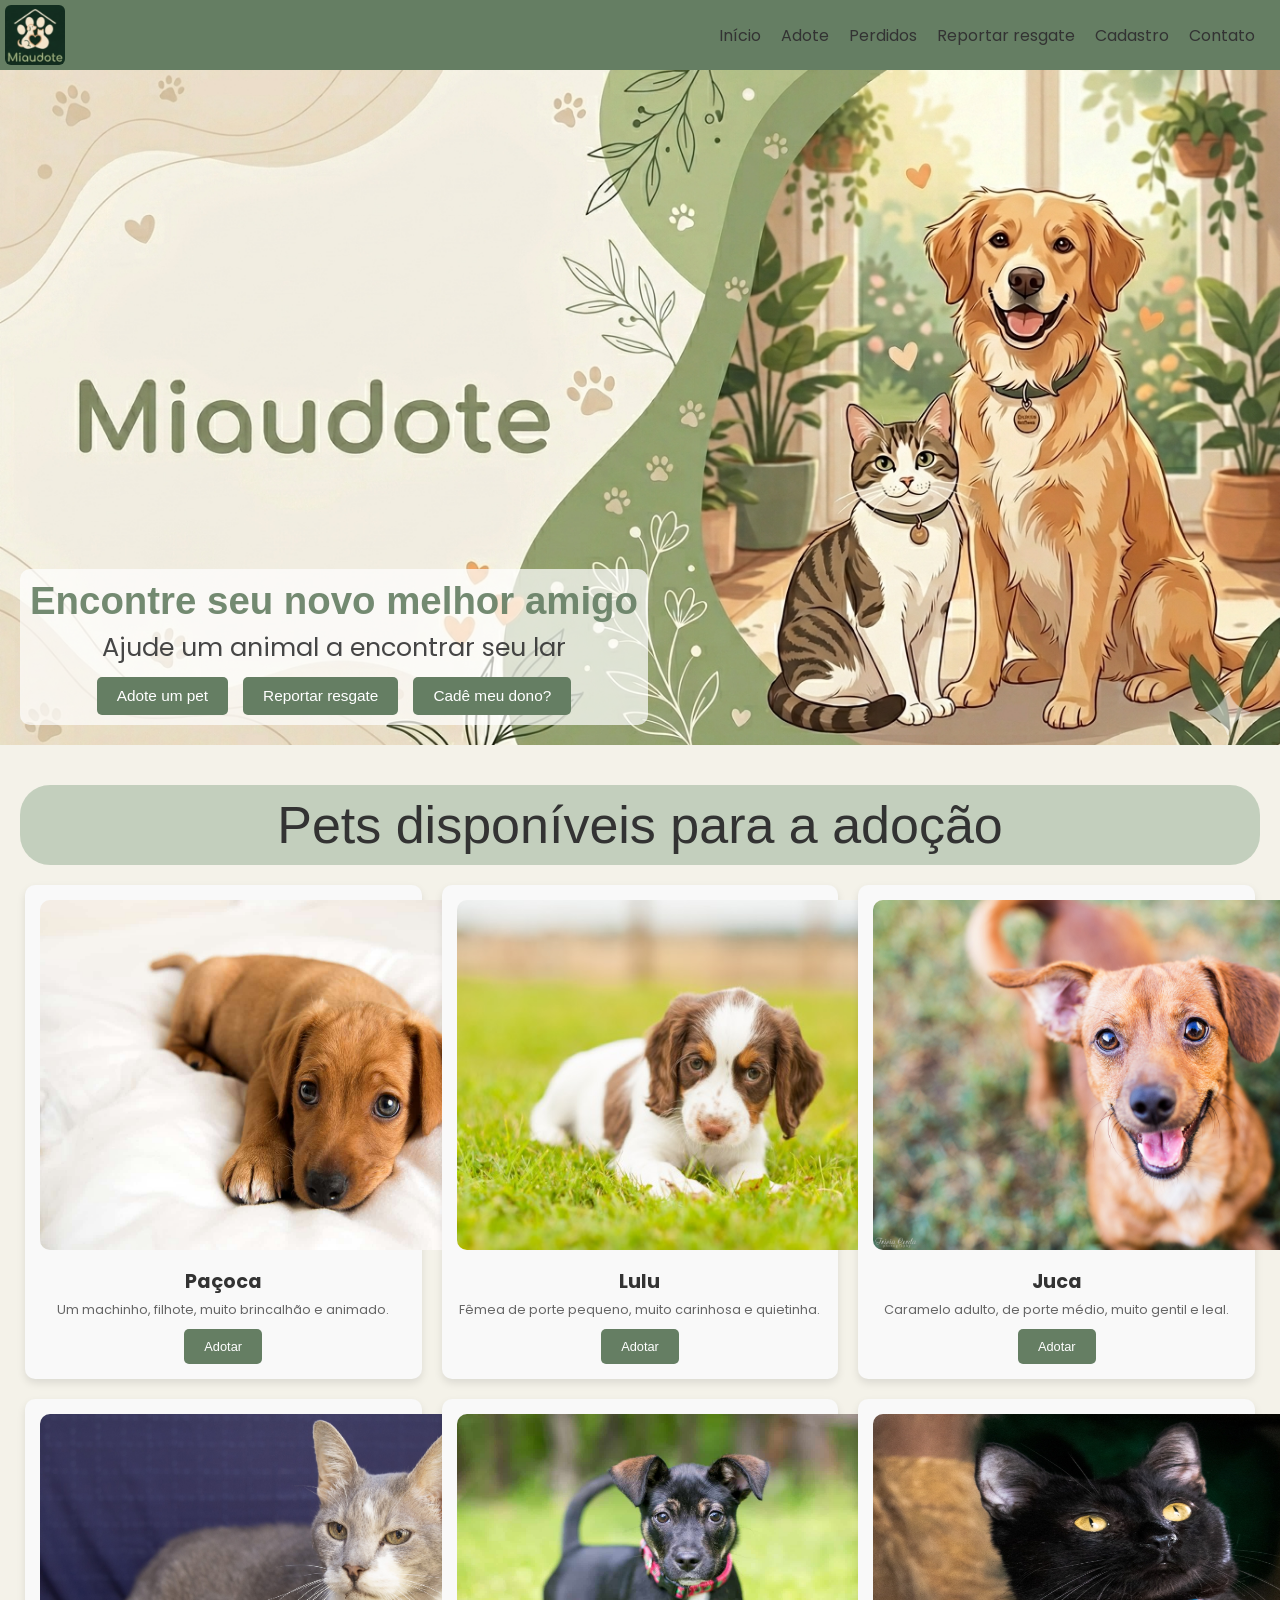
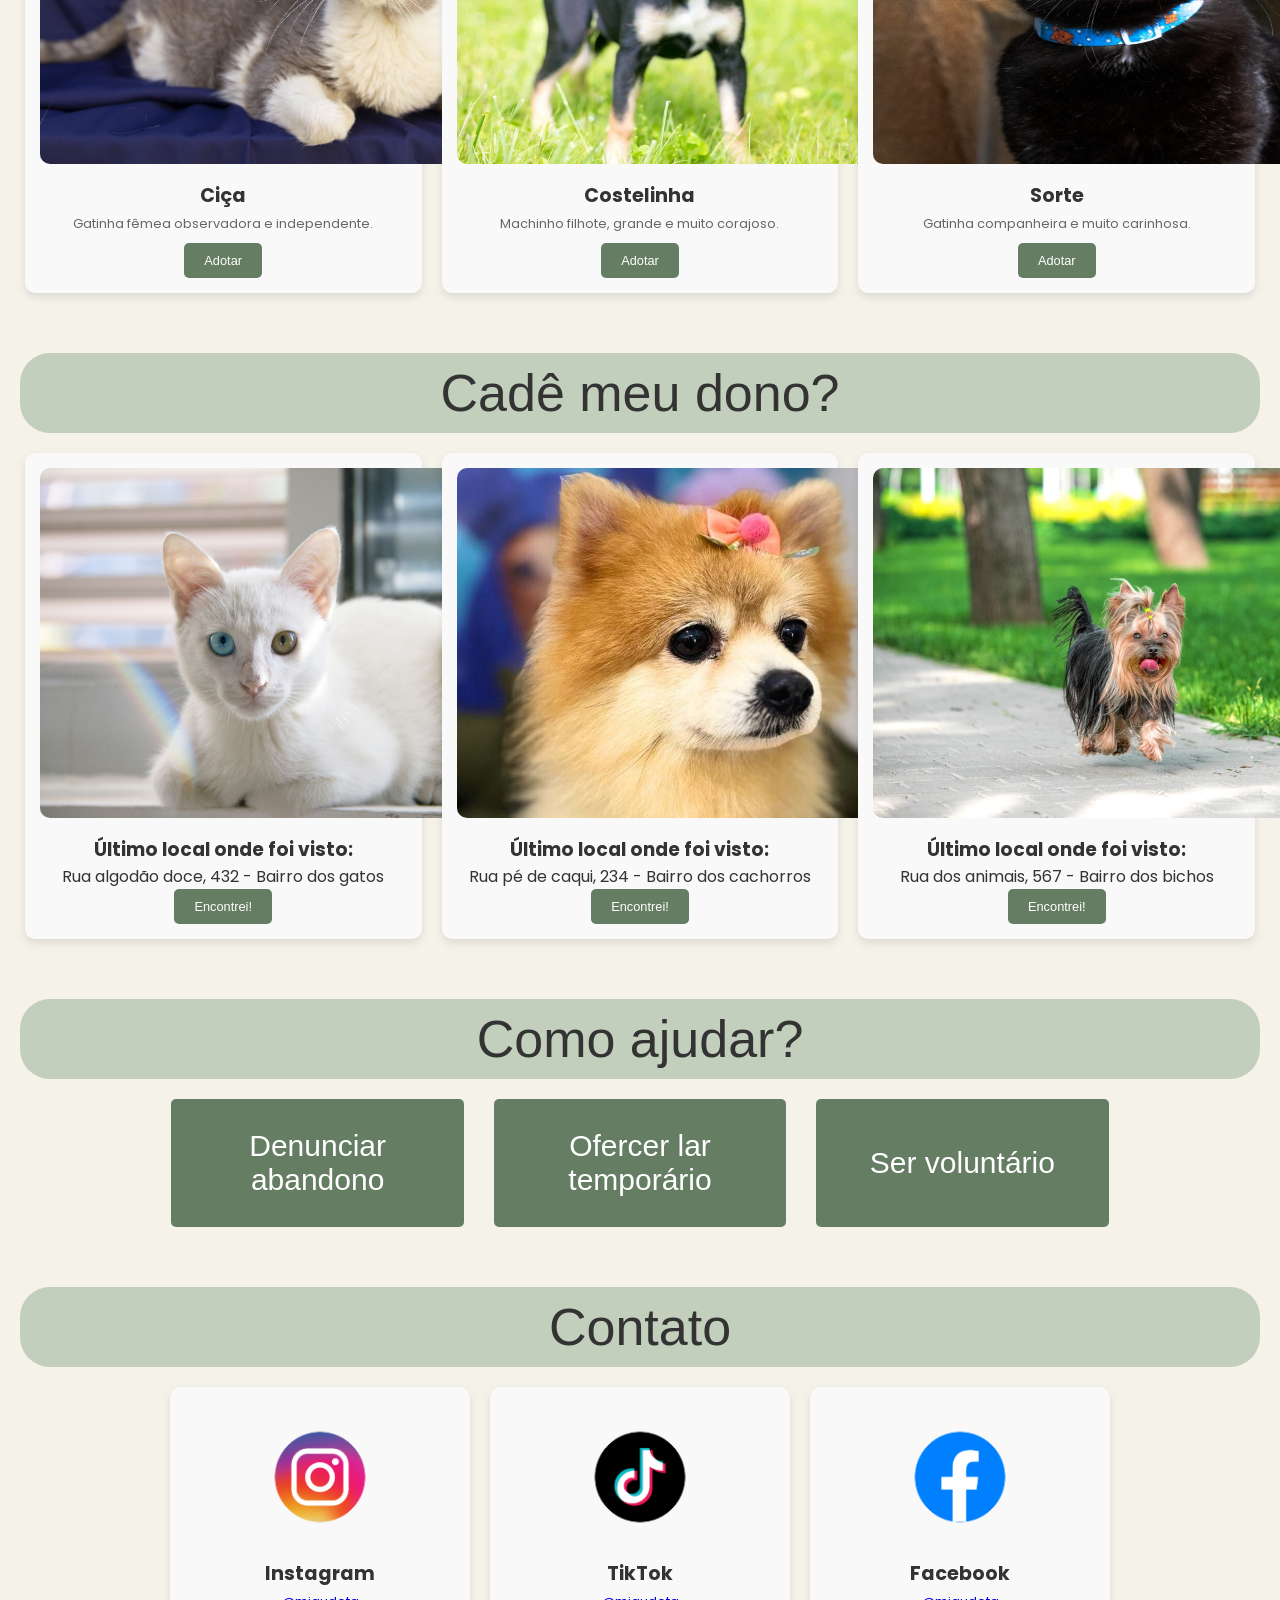
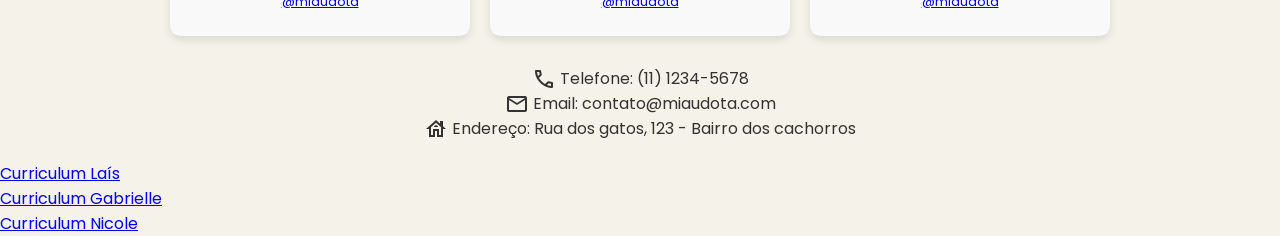
==== commit 96195ef7: "Merge branch 'main' of https://github.com/rochalais/Web-Front-End" ====
--- a/index.html
+++ b/index.html
@@ -136,6 +136,8 @@
   </section>
   <footer>
     <p><a href="https://rochalais.github.io/front_end/" target="_blank">Curriculum Laís</a></p>
+    <p><a href="https://brieossa-dev.github.io/briossa-dev.github.io/" target="_blank">Curriculum Gabrielle</a></p>
+    <p><a href="https://niicolegimenez.github.io/NicoleGimenez.github.io/" target="_blank">Curriculum Nicole</a></p>
   </footer>
 </body>
-</html>+</html>
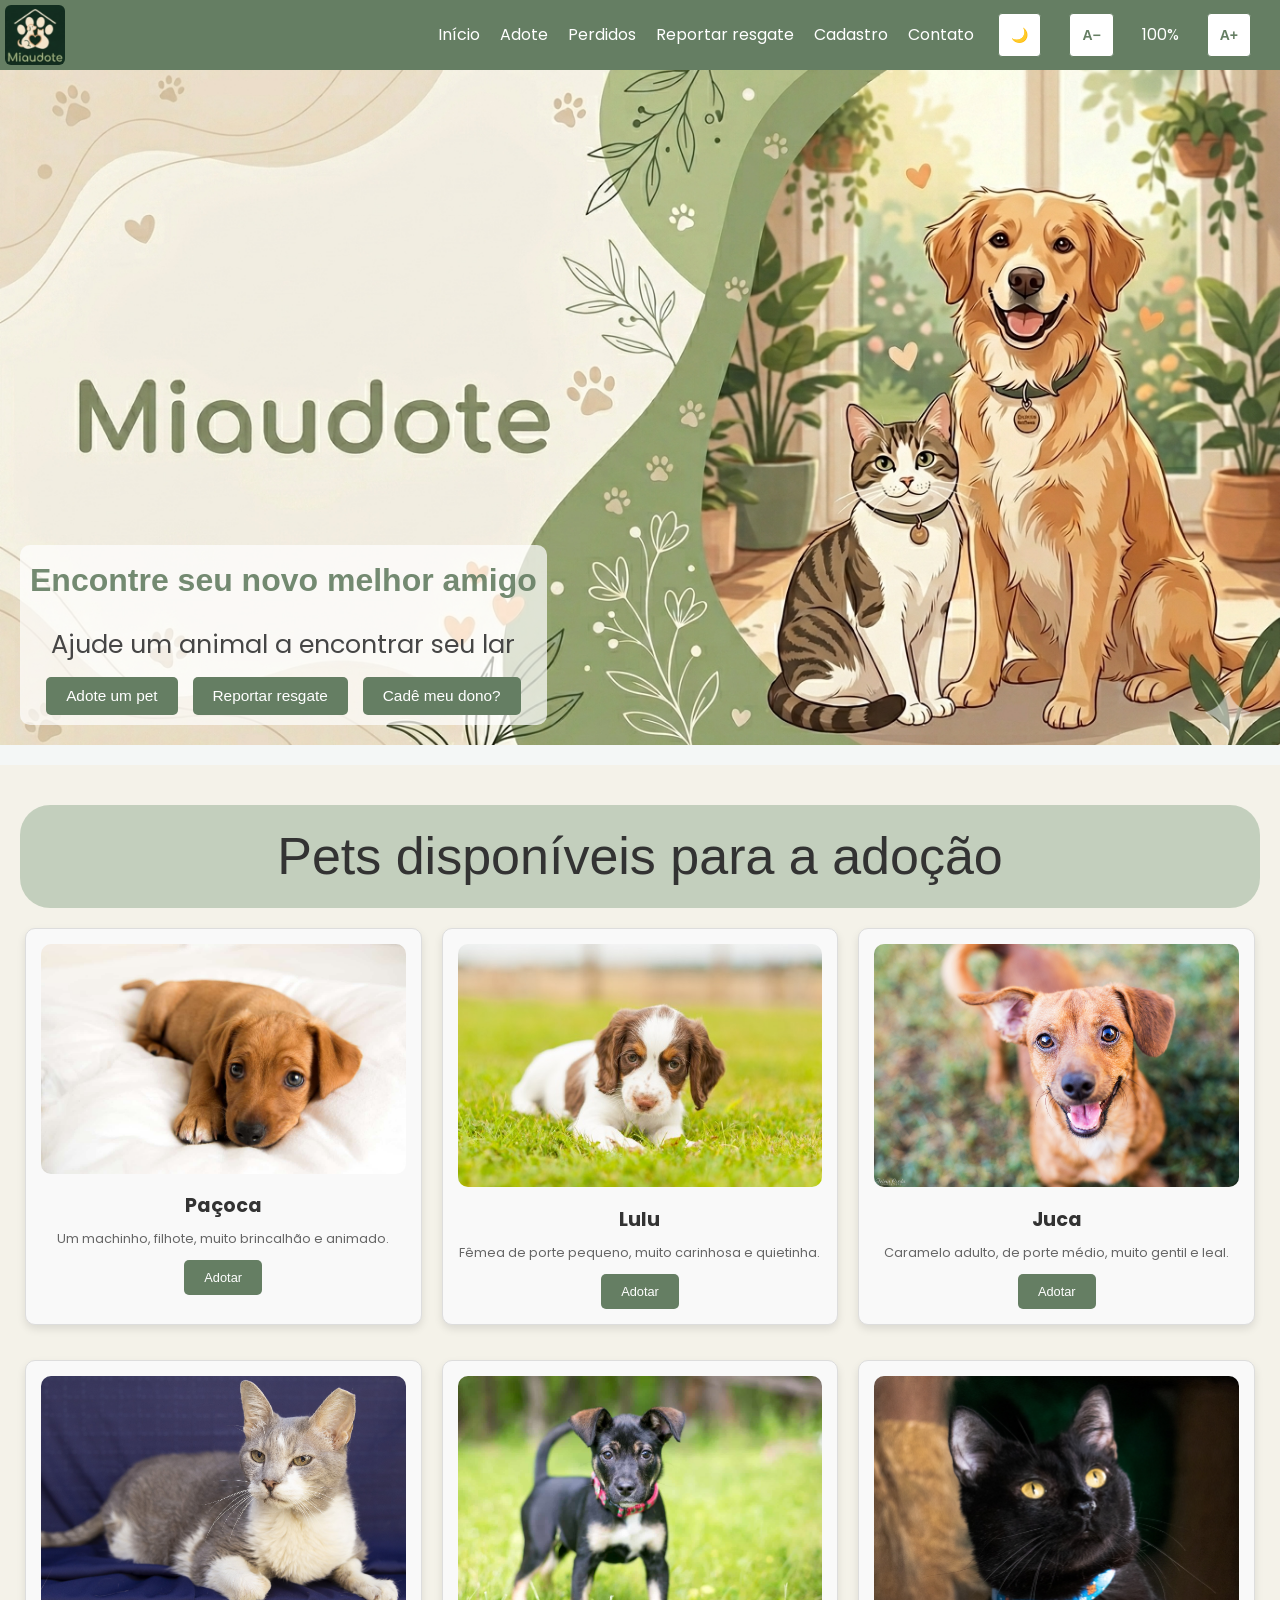
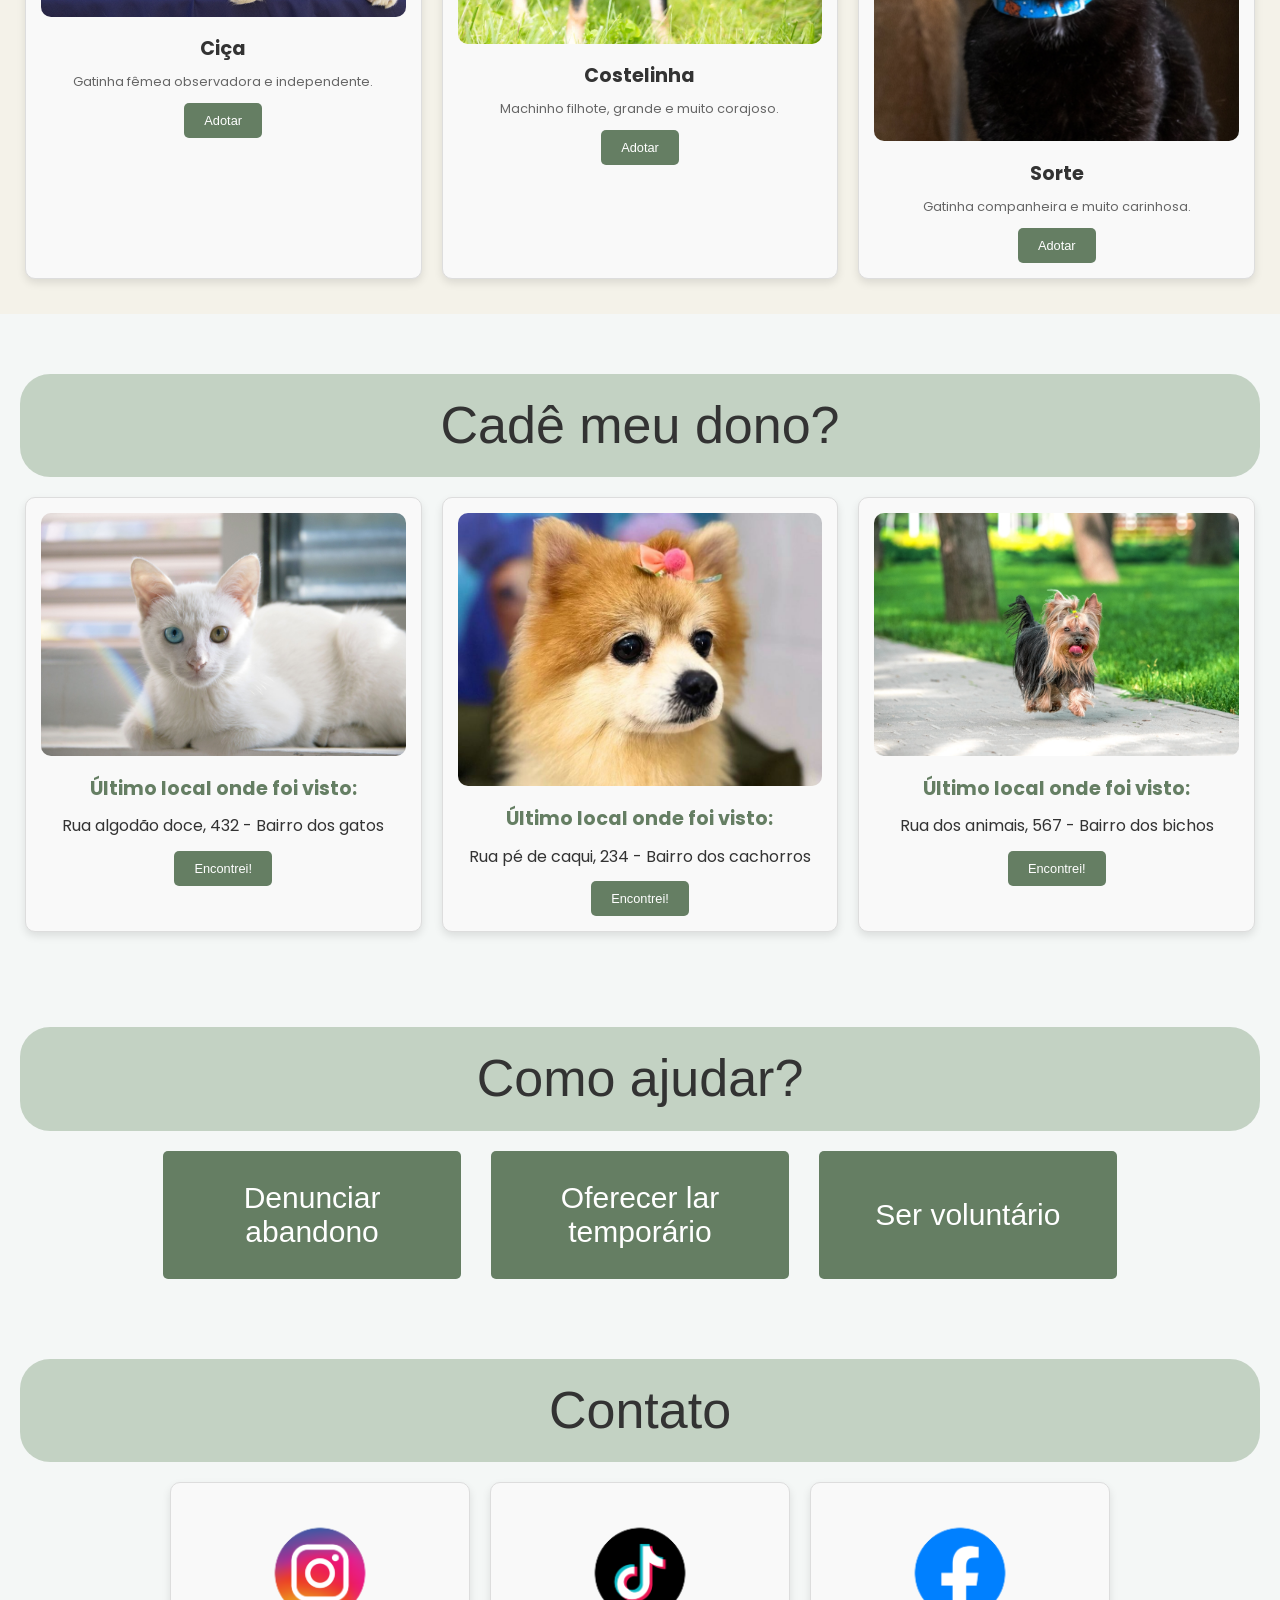
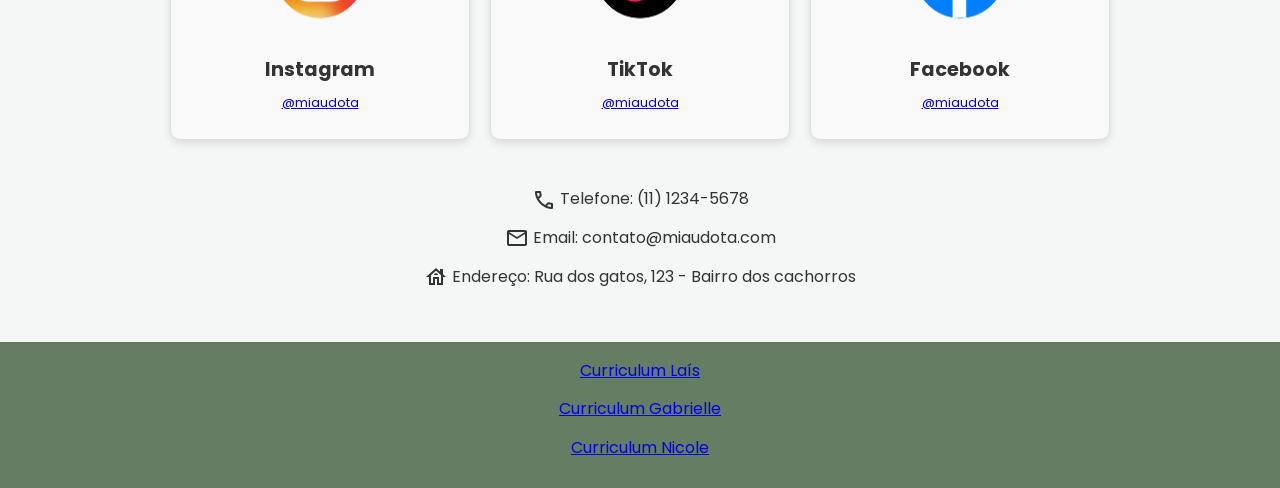
==== commit 8a1b9cbb: "Inserção de recursos de acessibilidade, implemento de funcionalidade de botões e correção de respons" ====
--- a/index.html
+++ b/index.html
@@ -4,6 +4,7 @@
     <meta charset="UTF-8">
     <meta name="viewport" content="width=device-width, initial-scale=1.0">
     <link rel="stylesheet" href="style.css">
+    <link rel="stylesheet" href="acessibilidade.css">
     <link rel="stylesheet" href="https://fonts.googleapis.com/css2?family=Material+Symbols+Outlined:opsz,wght,FILL,GRAD@20..48,100..700,0..1,-50..200&icon_names=call,house,mail" />
     <title>Miaudota</title>
 </head>
@@ -16,9 +17,13 @@
         <li><a href="#inicio">Início</a></li>
         <li><a href="#adote">Adote</a></li>
         <li><a href="#perdidos">Perdidos</a></li>
-        <li><a href="#resgate">Reportar resgate</a></li>
+        <li><a href="cadastro.html">Reportar resgate</a></li>
         <li><a href="cadastro.html">Cadastro</a></li>
         <li><a href="#contato">Contato</a></li>
+        <li><button class="btn-acessibilidade" onclick="alternarTema()" id="btn-tema" aria-label="Alternar tema claro/escuro e alto contraste">🌙</button></li>
+        <li><button class="btn-acessibilidade" onclick="diminuirFonte()" aria-label="Diminuir tamanho da fonte">A−</button></li>
+        <li><span id="status-fonte" style="margin: 0 4px; color: white;">100%</span></li>
+        <li><button class="btn-acessibilidade" onclick="aumentarFonte()" aria-label="Aumentar tamanho da fonte">A+</button></li>
      </ul>
     </nav>
   </header>
@@ -28,9 +33,9 @@
       <h1>Encontre seu novo melhor amigo</h1>
       <p>Ajude um animal a encontrar seu lar</p>
       <div class="botoessecao1">
-        <button>Adote um pet</button>
-        <button>Reportar resgate</button>
-        <button>Cadê meu dono?</button>
+        <button onclick="document.getElementById('adote').scrollIntoView({behavior: 'smooth'})">Adote um pet</button>
+        <button onclick="window.location.href='cadastro.html'">Reportar resgate</button>
+        <button onclick="document.getElementById('perdidos').scrollIntoView({behavior: 'smooth'})">Cadê meu dono?</button>
       </div>
     </div>
   </section>
@@ -42,37 +47,37 @@
         <img src="imagens/adotar01.jpg" alt="Animal 1" width="200" height="150">
         <h3>Paçoca</h3>
         <p>Um machinho, filhote, muito brincalhão e animado.</p>
-        <button>Adotar</button>
+        <button onclick="document.getElementById('contato').scrollIntoView({behavior: 'smooth'})">Adotar</button>
       </div>
       <div class="card">
         <img src="imagens/adotar02.jpg" alt="Animal 2">
         <h3>Lulu</h3>
         <p>Fêmea de porte pequeno, muito carinhosa e quietinha.</p>
-        <button>Adotar</button>
+        <button onclick="document.getElementById('contato').scrollIntoView({behavior: 'smooth'})">Adotar</button>
       </div>
       <div class="card">
         <img src="imagens/adotar03.jpg" alt="Animal 3">
         <h3>Juca</h3>
         <p>Caramelo adulto, de porte médio, muito gentil e leal.</p>
-        <button>Adotar</button>
+        <button onclick="document.getElementById('contato').scrollIntoView({behavior: 'smooth'})">Adotar</button>
       </div>
       <div class="card">
         <img src="imagens/adotar04.jpg" alt="Animal 4">
         <h3>Ciça</h3>
         <p>Gatinha fêmea observadora e independente.</p>
-        <button>Adotar</button>
+        <button onclick="document.getElementById('contato').scrollIntoView({behavior: 'smooth'})">Adotar</button>
       </div>
       <div class="card">
         <img src="imagens/adotar05.jpg" alt="Animal 5">
         <h3>Costelinha</h3>
         <p>Machinho filhote, grande e muito corajoso.</p>
-        <button>Adotar</button>
+        <button onclick="document.getElementById('contato').scrollIntoView({behavior: 'smooth'})">Adotar</button>
       </div>
       <div class="card">
         <img src="imagens/adotar08.jpg" alt="Animal 6 ">
         <h3>Sorte</h3>
         <p>Gatinha companheira e muito carinhosa.</p>
-        <button>Adotar</button>
+        <button onclick="document.getElementById('contato').scrollIntoView({behavior: 'smooth'})">Adotar</button>
       </div>
     </div>
   </section>
@@ -84,19 +89,19 @@
         <img src="imagens/adotar07.jpg" alt="Perdido 1">
         <h3>Último local onde foi visto:</h3>
         <p>Rua algodão doce, 432 - Bairro dos gatos</p>
-        <button>Encontrei!</button>
+        <button onclick="document.getElementById('contato').scrollIntoView({behavior: 'smooth'})">Encontrei!</button>
       </div>
       <div class="card">
         <img src="imagens/adotar06.jpg" alt="Perdido 2">
         <h3>Último local onde foi visto:</h3>
         <p>Rua pé de caqui, 234 - Bairro dos cachorros</p>
-        <button>Encontrei!</button>
+        <button onclick="document.getElementById('contato').scrollIntoView({behavior: 'smooth'})">Encontrei!</button>
       </div>
       <div class="card">
         <img src="imagens/adotar09.jpg" alt="Perdido 3">
         <h3>Último local onde foi visto:</h3>
         <p>Rua dos animais, 567 - Bairro dos bichos</p>
-        <button>Encontrei!</button>
+        <button onclick="document.getElementById('contato').scrollIntoView({behavior: 'smooth'})">Encontrei!</button>
       </div>
     </div>
   </section>
@@ -104,9 +109,9 @@
   <section id="resgate" class="secao4">
     <h2 class="titulo-secao4">Como ajudar?</h2>
     <div class="botoessecao4">
-        <button>Denunciar abandono</button>
-        <button>Ofercer lar temporário</button>
-        <button>Ser voluntário</button>
+        <button onclick="window.location.href='cadastro.html'">Denunciar abandono</button>
+        <button onclick="document.getElementById('contato').scrollIntoView({behavior: 'smooth'})">Oferecer lar temporário</button>
+        <button onclick="document.getElementById('contato').scrollIntoView({behavior: 'smooth'})">Ser voluntário</button>
     </div>
   </section>
   <section id="contato" class="secao5">
@@ -139,5 +144,7 @@
     <p><a href="https://brieossa-dev.github.io/briossa-dev.github.io/" target="_blank">Curriculum Gabrielle</a></p>
     <p><a href="https://niicolegimenez.github.io/NicoleGimenez.github.io/" target="_blank">Curriculum Nicole</a></p>
   </footer>
+  
+  <script src="codigo.js"></script>
 </body>
 </html>
--- a/style.css
+++ b/style.css
@@ -150,10 +150,11 @@
 }
 
 .secao2 .divCards .card img {
-  width: 500px;
-  height: 350px;
-  border-radius: 10px;
-  margin-bottom: 10px;
+  width: 100%;
+  height: auto;
+  border-radius: 10px;
+  margin-bottom: 10px;
+  max-width: 500px;
 }
 
 .secao2 .divCards .card h3 {
@@ -218,10 +219,11 @@
 }
 
 .secao3 .card img {
-  width: 500px;
-  height: 350px;
-  border-radius: 10px;
-  margin-bottom: 10px;
+  width: 100%;
+  height: auto;
+  border-radius: 10px;
+  margin-bottom: 10px;
+  max-width: 500px;
 }
 
 .secao3 .card button {
@@ -337,4 +339,3 @@
   align-items: center;
   gap: 4px;
 }
-
--- a/acessibilidade.css
+++ b/acessibilidade.css
@@ -0,0 +1,323 @@
+:root {
+    --cor-fundo: #f4f7f6;
+    --cor-texto: #333;
+    --cor-primaria: #657E63;
+    --cor-secundaria: #8bae7a;
+    --cor-branco: #ffffff;
+    --cor-texto-claro: #ffffff;
+}
+
+body.dark {
+    --cor-fundo: #1a1a1a;
+    --cor-texto: #e4e4e4;
+    --cor-primaria: #4a7c59;
+    --cor-secundaria: #8bae7a;
+    --cor-branco: #1e1e1e;
+}
+
+body.contraste-7-1 {
+    background-color: #000000 !important;
+    color: #ffff66 !important;
+}
+
+body.contraste-7-1 * {
+    background-color: #000000 !important;
+    color: #ffff66 !important;
+    border-color: #ffff66 !important;
+}
+
+body.contraste-7-1 header {
+    background-color: #111111 !important;
+    color: #ffff66 !important;
+}
+
+body.contraste-7-1 footer {
+    background-color: #111111 !important;
+    color: #ffff66 !important;
+}
+
+body.contraste-7-1 button,
+body.contraste-7-1 a {
+    background-color: #000000 !important;
+    color: #ffff66 !important;
+    outline: 3px solid #ffff66 !important;
+    outline-offset: 2px !important;
+}
+
+body.contraste-7-1 button:hover,
+body.contraste-7-1 a:hover {
+    background-color: #1a1a1a !important;
+    outline: 3px solid #ffff00 !important;
+}
+
+body.contraste-7-1 h1,
+body.contraste-7-1 h2,
+body.contraste-7-1 h3 {
+    color: #ffff66 !important;
+}
+
+body.contraste-7-1 input,
+body.contraste-7-1 textarea,
+body.contraste-7-1 select {
+    background-color: #000000 !important;
+    color: #ffff66 !important;
+    border: 2px solid #ffff66 !important;
+}
+
+* {
+    margin: 0;
+    padding: 0;
+    box-sizing: border-box;
+}
+
+html {
+    font-size: 16px;
+    transition: font-size 0.3s ease;
+}
+
+body {
+    font-family: "Poppins", sans-serif;
+    background-color: var(--cor-fundo);
+    color: var(--cor-texto);
+    line-height: 1.6;
+    display: flex;
+    flex-direction: column;
+    min-height: 100vh;
+    transition: background-color 0.3s ease, color 0.3s ease;
+}
+
+header {
+    background-color: var(--cor-primaria);
+    width: 100%;
+    padding: 5px;
+    display: flex;
+    align-items: center;
+    justify-content: space-between;
+    transition: background-color 0.3s ease;
+}
+
+header ul {
+    list-style: none;
+    display: flex;
+    gap: 20px;
+    margin-right: 20px;
+    align-items: center;
+}
+
+header a {
+    color: var(--cor-texto-claro);
+    text-decoration: none;
+    transition: opacity 0.3s ease;
+}
+
+header a:hover {
+    opacity: 0.8;
+}
+
+header button {
+    background: none;
+    border: none;
+    font-size: 18px;
+    cursor: pointer;
+    padding: 5px 10px;
+    border-radius: 4px;
+    transition: background-color 0.3s ease;
+}
+
+header button:hover {
+    background-color: rgba(0, 0, 0, 0.1);
+}
+
+.btn-acessibilidade {
+    padding: 8px 12px;
+    margin: 0 4px;
+    border: 1px solid var(--cor-primaria);
+    background-color: var(--cor-branco);
+    color: var(--cor-primaria);
+    border-radius: 4px;
+    font-size: 14px;
+    cursor: pointer;
+    transition: all 0.3s ease;
+    font-weight: 600;
+    min-height: 44px;
+}
+
+.btn-acessibilidade:hover {
+    background-color: var(--cor-primaria);
+    color: var(--cor-texto-claro);
+    transform: translateY(-2px);
+}
+
+.btn-acessibilidade:focus {
+    outline: 3px solid var(--cor-primaria);
+    outline-offset: 2px;
+}
+
+body.contraste-7-1 .btn-acessibilidade {
+    background-color: #000000 !important;
+    color: #ffff66 !important;
+    border-color: #ffff66 !important;
+}
+
+body.contraste-7-1 .btn-acessibilidade:hover {
+    background-color: #1a1a1a !important;
+    color: #ffff00 !important;
+}
+
+/* Sincroniza aria-pressed com estilo (conforme PDF) */
+.btn-acessibilidade[aria-pressed="true"] {
+    background-color: var(--cor-primaria);
+    color: var(--cor-texto-claro);
+}
+
+body.contraste-7-1 .btn-acessibilidade[aria-pressed="true"] {
+    background-color: #1a1a1a !important;
+    color: #ffff00 !important;
+    border-color: #ffff00 !important;
+}
+
+.acessibilidade-info {
+    display: flex;
+    align-items: center;
+    gap: 10px;
+    margin-left: auto;
+    font-size: 12px;
+    color: var(--cor-texto-claro);
+}
+
+.acessibilidade-info span {
+    background-color: rgba(0, 0, 0, 0.2);
+    padding: 2px 8px;
+    border-radius: 3px;
+}
+
+main {
+    flex: 1;
+    padding: 20px;
+}
+
+section {
+    margin-bottom: 20px;
+}
+
+h1 {
+    font-size: 2rem;
+    color: var(--cor-primaria);
+    margin-bottom: 15px;
+    transition: color 0.3s ease;
+}
+
+h2 {
+    font-size: 1.5rem;
+    color: var(--cor-primaria);
+    margin-bottom: 10px;
+    transition: color 0.3s ease;
+}
+
+h3 {
+    font-size: 1.2rem;
+    color: var(--cor-primaria);
+    margin-bottom: 8px;
+    transition: color 0.3s ease;
+}
+
+p {
+    margin-bottom: 10px;
+    line-height: 1.8;
+}
+
+.card {
+    background-color: var(--cor-branco);
+    border: 1px solid #ddd;
+    border-radius: 8px;
+    padding: 15px;
+    margin-bottom: 15px;
+    transition: all 0.3s ease;
+}
+
+.card:hover {
+    box-shadow: 0 4px 8px rgba(0, 0, 0, 0.1);
+}
+
+body.contraste-7-1 .card {
+    background-color: #111111 !important;
+    border-color: #ffff66 !important;
+}
+
+input,
+textarea,
+select {
+    font-size: 16px;
+    padding: 8px;
+    border: 2px solid var(--cor-primaria);
+    border-radius: 4px;
+    font-family: inherit;
+    min-height: 44px;
+    transition: border-color 0.3s ease;
+}
+
+input:focus,
+textarea:focus,
+select:focus {
+    outline: 3px solid var(--cor-primaria);
+    outline-offset: 2px;
+    border-color: var(--cor-secundaria);
+}
+
+label {
+    display: block;
+    margin-bottom: 5px;
+    font-weight: 600;
+    color: var(--cor-texto);
+}
+
+footer {
+    background-color: var(--cor-primaria);
+    color: var(--cor-texto-claro);
+    text-align: center;
+    padding: 15px;
+    margin-top: auto;
+    transition: background-color 0.3s ease;
+}
+
+@media (max-width: 768px) {
+    header {
+        flex-direction: column;
+        gap: 10px;
+    }
+    
+    header ul {
+        margin-right: 0;
+        justify-content: center;
+        flex-wrap: wrap;
+    }
+    
+    .acessibilidade-info {
+        margin-left: 0;
+        justify-content: center;
+    }
+    
+    main {
+        padding: 15px;
+    }
+    
+    h1 {
+        font-size: 1.5rem;
+    }
+    
+    h2 {
+        font-size: 1.2rem;
+    }
+}
+
+@media print {
+    .btn-acessibilidade,
+    .acessibilidade-info {
+        display: none;
+    }
+    
+    body.contraste-7-1 {
+        background-color: white !important;
+        color: black !important;
+    }
+}
